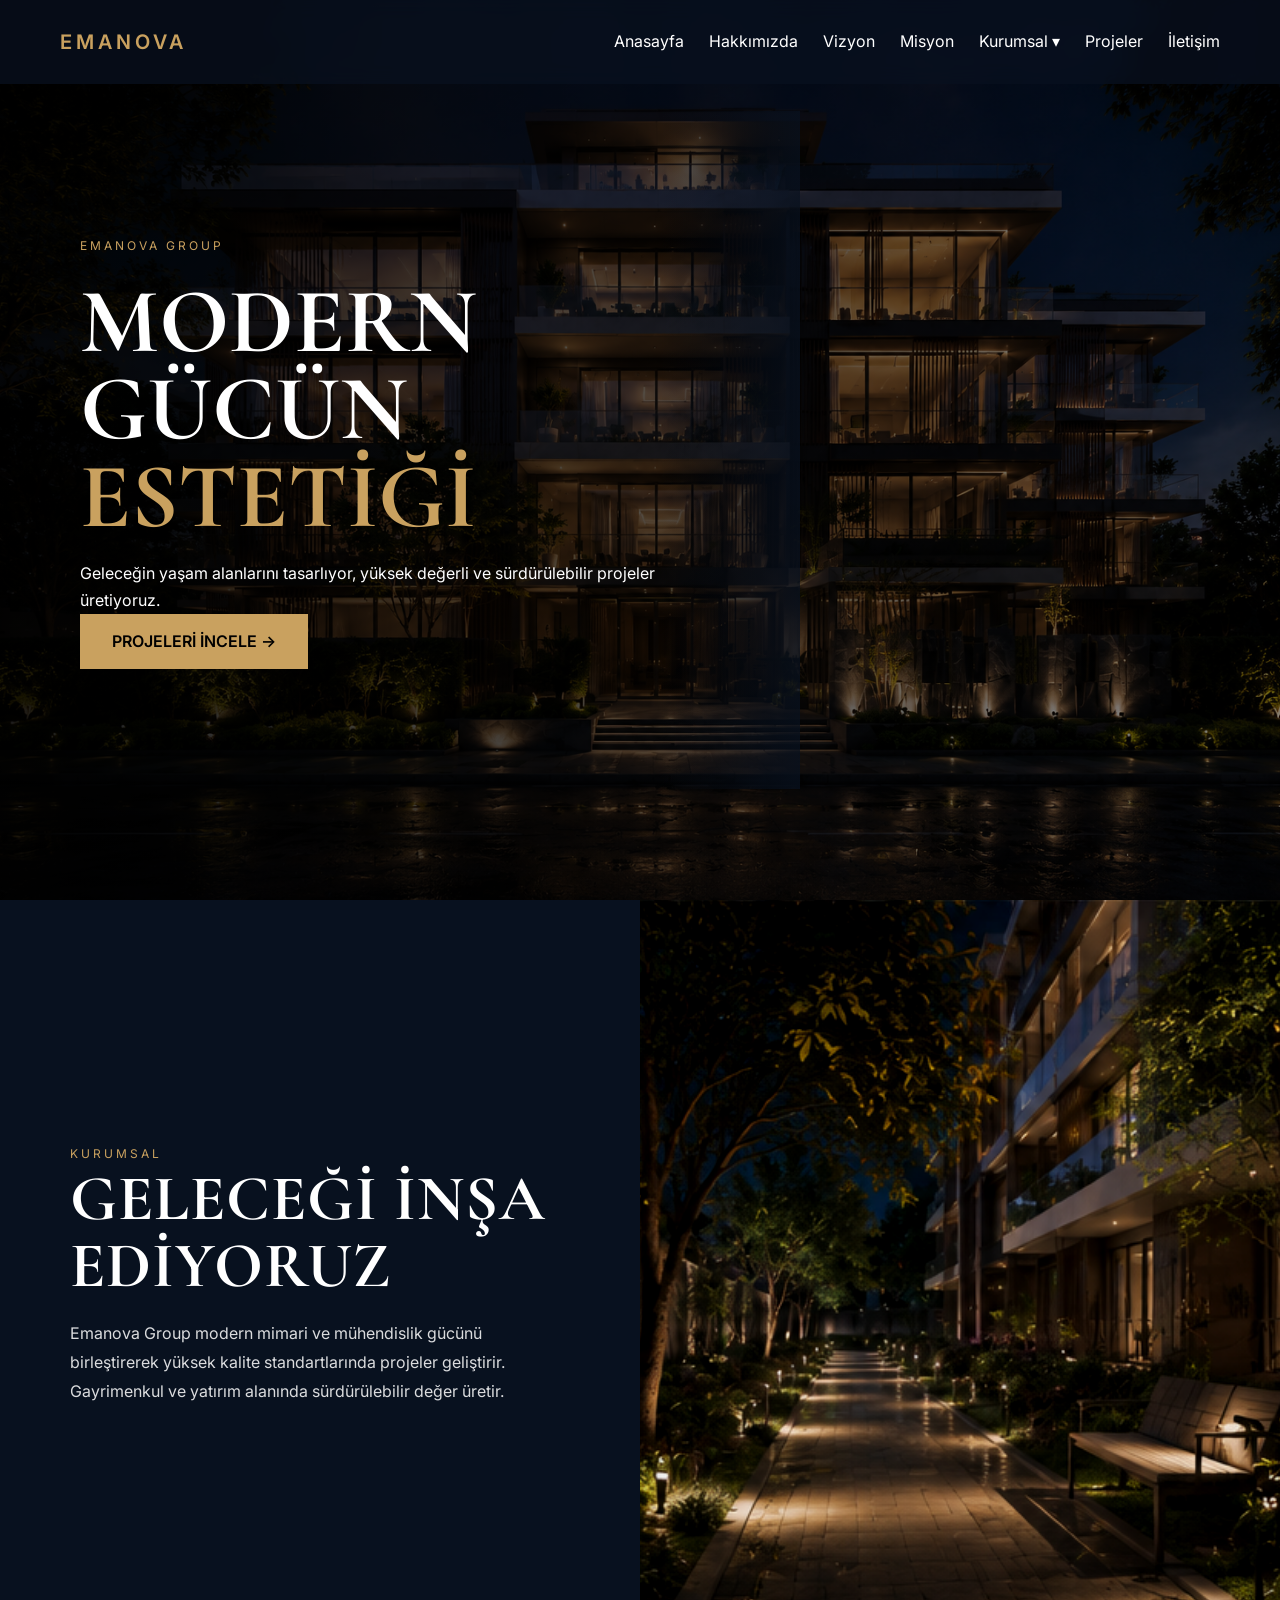
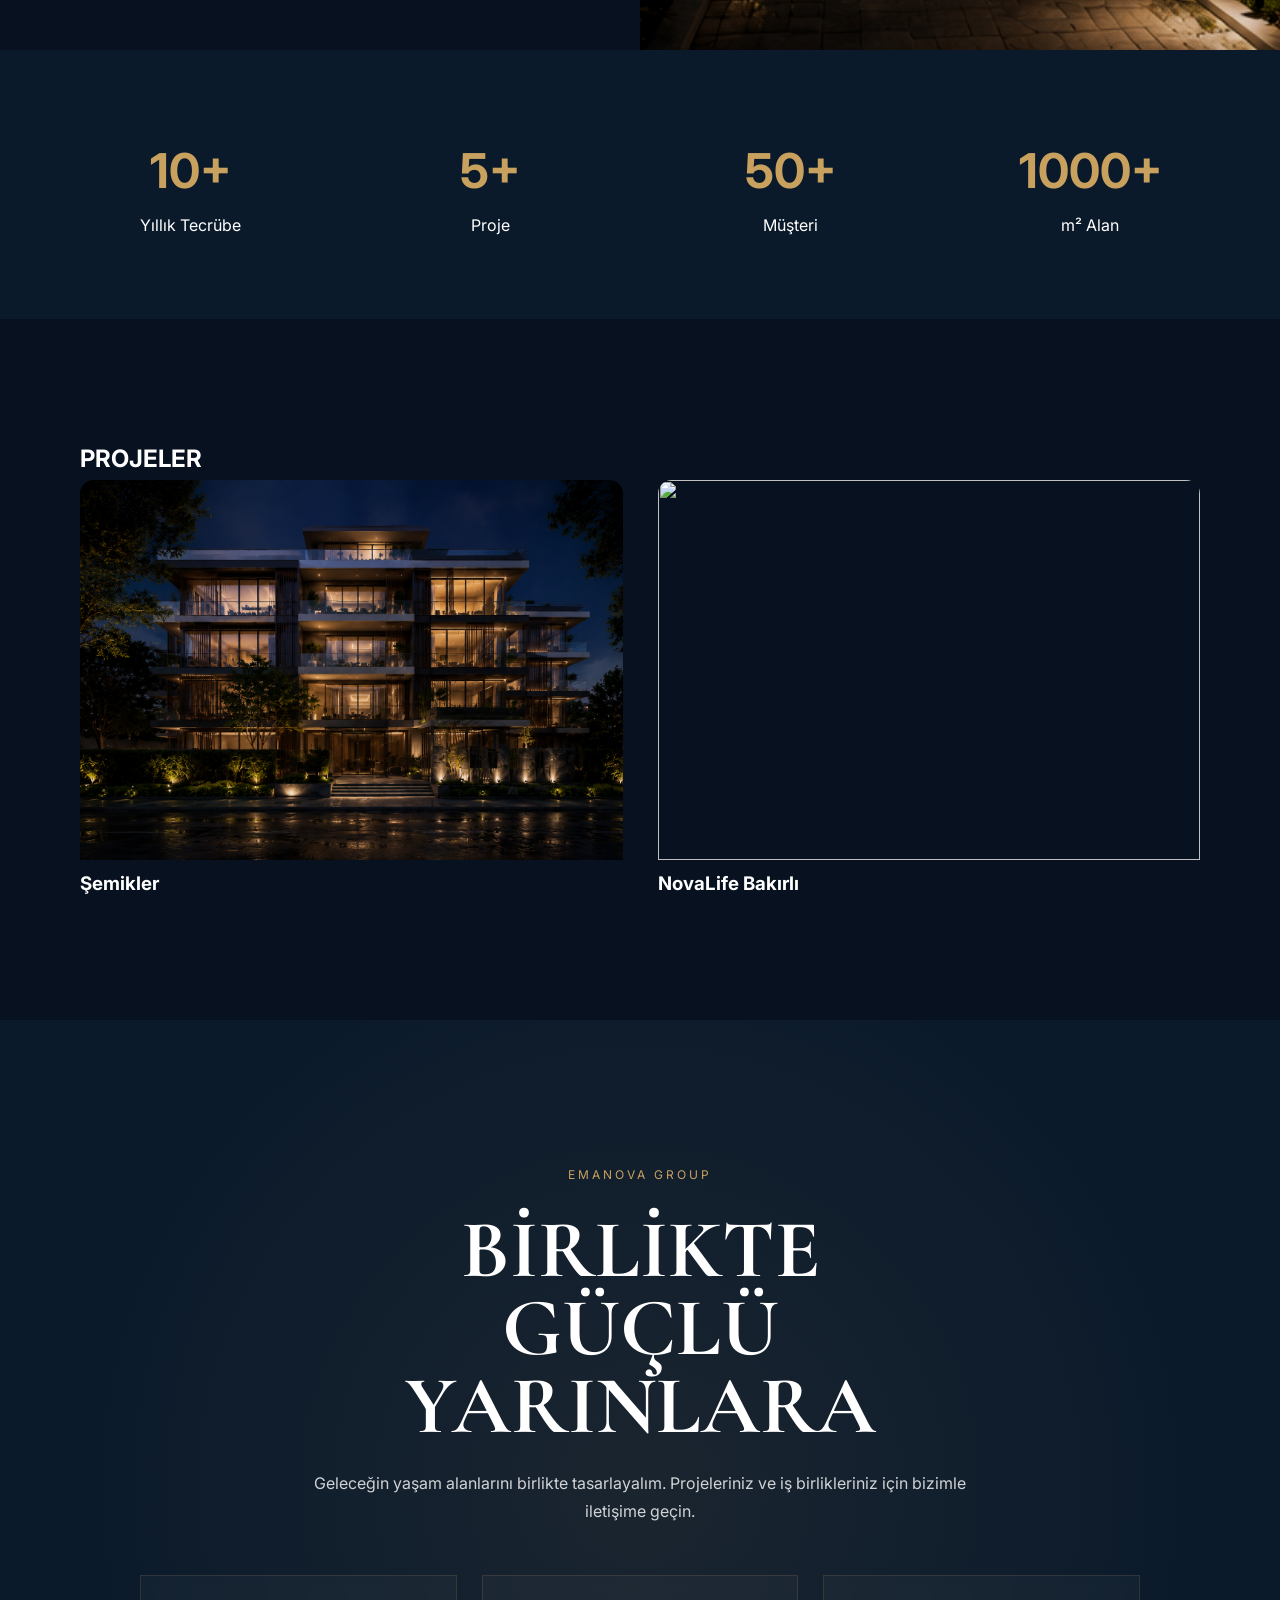
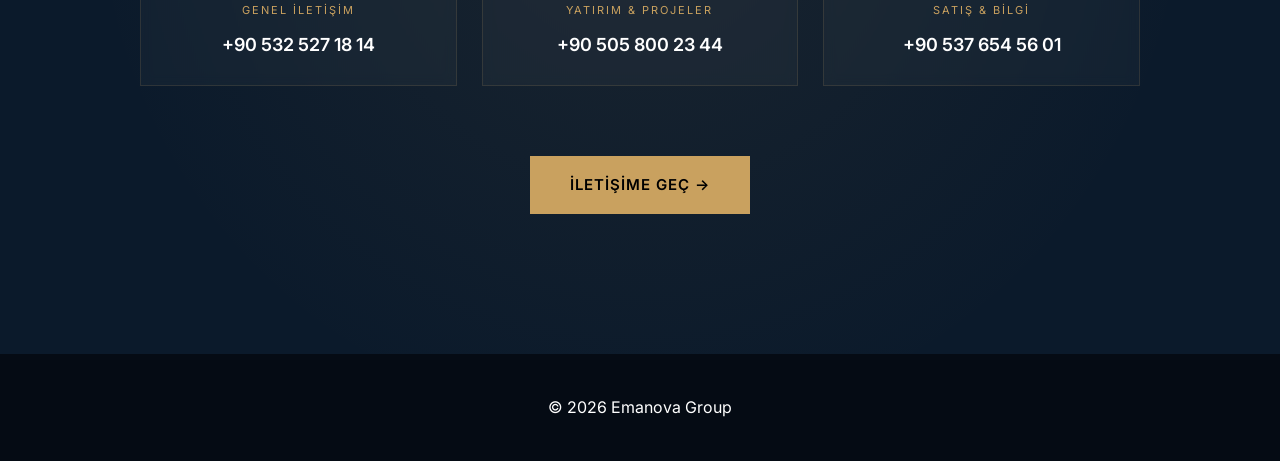
==== index.html @ d836b283 "Update index.html" ====
<!DOCTYPE html>
<html lang="tr">
<head>

<meta charset="UTF-8">
<meta name="viewport" content="width=device-width, initial-scale=1.0">

<title>Emanova Group | Modern Gücün Estetiği</title>

<link rel="stylesheet" href="style.css">

<link href="https://fonts.googleapis.com/css2?family=Cormorant+Garamond:wght@400;500;600;700&family=Inter:wght@300;400;500;600&display=swap" rel="stylesheet">

</head>

<body>

<!-- NAVBAR -->
<header class="navbar">

  <div class="logo">EMANOVA</div>

  <nav class="menu">
    <div class="menu">

  <a href="index.html">Anasayfa</a>

  <a href="hakkimizda.html">Hakkımızda</a>

  <a href="vizyon.html">Vizyon</a>

  <a href="misyon.html">Misyon</a>

</div>

    <!-- DROPDOWN -->
    <div class="dropdown">
      <a href="#" class="dropbtn">Kurumsal ▾</a>

      <div class="dropdown-content">
        <a href="hakkimizda.html">Hakkımızda</a>
        <a href="misyon.html">Misyon</a>
        <a href="vizyon.html">Vizyon</a>
      </div>
    </div>

    <a href="#projects">Projeler</a>
    <a href="#contact">İletişim</a>

  </nav>

</header>

<!-- HERO -->
<section class="hero">

  <div class="hero-overlay"></div>

  <div class="hero-content reveal">

    <span class="tag">EMANOVA GROUP</span>

    <h1>
      MODERN<br>
      GÜCÜN<br>
      <span>ESTETİĞİ</span>
    </h1>

    <p>
      Geleceğin yaşam alanlarını tasarlıyor,
      yüksek değerli ve sürdürülebilir projeler üretiyoruz.
    </p>

    <a href="#projects" class="btn">PROJELERİ İNCELE →</a>

  </div>

</section>

<!-- ABOUT -->
<section class="about" id="about">

  <div class="about-left reveal">

    <span class="tag">KURUMSAL</span>

    <h2>GELECEĞİ İNŞA EDİYORUZ</h2>

    <p>
      Emanova Group modern mimari ve mühendislik gücünü birleştirerek yüksek kalite standartlarında projeler geliştirir.
    </p>

    <p>
      Gayrimenkul ve yatırım alanında sürdürülebilir değer üretir.
    </p>

  </div>

  <div class="about-right reveal"></div>

</section>

<!-- STATS -->
<section class="stats reveal">

  <div><h3>10+</h3><p>Yıllık Tecrübe</p></div>
  <div><h3>5+</h3><p>Proje</p></div>
  <div><h3>50+</h3><p>Müşteri</p></div>
  <div><h3>1000+</h3><p>m² Alan</p></div>

</section>

<!-- PROJECTS -->
<section class="projects" id="projects">

  <div class="section-title reveal">
    <h2>PROJELER</h2>
  </div>

  <div class="grid">

    <div class="card reveal">
      <img src="images/luxury-building-night.jpg">
      <h3>Şemikler</h3>
    </div>

    <div class="card reveal">
      <img src="images/modern-building.jpg">
      <h3>NovaLife Bakırlı</h3>
    </div>

  </div>

</section>

<!-- CONTACT -->
<section class="contact reveal" id="contact">

  <span class="tag">EMANOVA GROUP</span>

  <h2>
    BİRLİKTE<br>
    GÜÇLÜ<br>
    YARINLARA
  </h2>

  <p>
    Geleceğin yaşam alanlarını birlikte tasarlayalım. Projeleriniz ve iş birlikleriniz için bizimle iletişime geçin.
  </p>

  <div class="contact-info">

    <div class="phone-item">
      <span>Genel İletişim</span>
      <a href="tel:+905325271814">+90 532 527 18 14</a>
    </div>

    <div class="phone-item">
      <span>Yatırım & Projeler</span>
      <a href="tel:+905058002344">+90 505 800 23 44</a>
    </div>

    <div class="phone-item">
      <span>Satış & Bilgi</span>
      <a href="tel:+905376545601">+90 537 654 56 01</a>
    </div>

  </div>

  <a class="btn contact-btn" href="mailto:bilgi@emanovagroup.com">
    İLETİŞİME GEÇ →
  </a>

</section>

<!-- FOOTER -->
<footer class="footer">
  <p>© 2026 Emanova Group</p>
</footer>

<!-- SCROLL TOP -->
<button id="topBtn">↑</button>

<script>
const topBtn = document.getElementById("topBtn");

window.addEventListener("scroll", () => {
  topBtn.style.display = window.scrollY > 300 ? "block" : "none";
});

topBtn.onclick = () => {
  window.scrollTo({ top: 0, behavior: "smooth" });
};

/* REVEAL */
const observer = new IntersectionObserver((entries)=>{
  entries.forEach(entry=>{
    if(entry.isIntersecting){
      entry.target.classList.add("active");
    }
  });
},{threshold:0.15});

document.querySelectorAll(".reveal").forEach(el=>{
  observer.observe(el);
});

/* NAV SCROLL */
window.addEventListener("scroll", () => {
  document.querySelector(".navbar")
    .classList.toggle("scrolled", window.scrollY > 80);
});
</script>

</body>
</html>
---- style.css ----
*{
margin:0;
padding:0;
box-sizing:border-box;
}

html{
scroll-behavior:smooth;
}

body{
font-family:'Inter',sans-serif;
background:#08111f;
color:white;
overflow-x:hidden;
line-height:1.7;
}

/* NAVBAR */
.navbar{
position:fixed;
top:0;
left:0;
width:100%;
display:flex;
justify-content:space-between;
align-items:center;
padding:25px 60px;
z-index:10000;
background:rgba(8,17,31,0.75);
backdrop-filter:blur(10px);
transition:.4s ease;
}

.navbar.scrolled{
padding:15px 60px;
background:rgba(8,17,31,0.92);
border-bottom:1px solid rgba(201,161,95,0.12);
}

.logo{
font-size:20px;
font-weight:600;
letter-spacing:4px;
color:#c9a15f;
}

/* MENU */
.menu{
display:flex;
align-items:center;
gap:25px;
}

/* DROPDOWN */
.dropdown{
position:relative;
}

.dropbtn{
color:white;
text-decoration:none;
transition:.3s;
}

.dropbtn:hover{
color:#c9a15f;
}

/* FIX: Z-INDEX + POSITION */
.dropdown-content{
display:none;
position:absolute;
top:100%;
left:0;
background:rgba(8,17,31,0.95);
backdrop-filter:blur(12px);
min-width:180px;
border:1px solid rgba(201,161,95,0.15);
z-index:10001;
}

.dropdown-content a{
display:block;
padding:12px 15px;
color:white;
text-decoration:none;
transition:.3s;
font-size:14px;
}

.dropdown-content a:hover{
background:rgba(201,161,95,0.1);
color:#c9a15f;
}

.dropdown:hover .dropdown-content{
display:block;
}

/* NAV LINKS */
.menu a{
color:white;
text-decoration:none;
transition:.3s;
}

.menu a:hover{
color:#c9a15f;
}

/* HERO */
.hero{
height:100vh;
background:url("images/luxury-building-night.jpg") center/cover no-repeat;
position:relative;
display:flex;
align-items:center;
}

.hero-overlay{
position:absolute;
inset:0;
background:linear-gradient(90deg,rgba(0,0,0,.88),rgba(0,0,0,.45));
z-index:1;
}

.hero-content{
position:relative;
z-index:2;
padding:120px 80px;
max-width:800px;
}
.hero-content{
  position:relative;
}

/* SADECE SAĞ KENAR GEÇİŞ YUMUŞATMA */
.hero-content::after{
  content:"";
  position:absolute;
  top:0;
  right:0;
  width:140px;
  height:100%;
  pointer-events:none;

  background:linear-gradient(
    to right,
    rgba(8,17,31,0) 0%,
    rgba(8,17,31,0.25) 40%,
    rgba(8,17,31,0.75) 100%
  );
}

.tag{
color:#c9a15f;
letter-spacing:3px;
font-size:12px;
}

.hero h1{
font-family:'Cormorant Garamond',serif;
font-size:92px;
line-height:.95;
margin:20px 0;
}

.hero h1 span{
color:#c9a15f;
}

/* BUTTON */
.btn{
display:inline-block;
padding:14px 32px;
background:#c9a15f;
color:#000;
text-decoration:none;
font-weight:600;
transition:.3s;
}

.btn:hover{
transform:translateY(-4px);
box-shadow:0 10px 25px rgba(201,161,95,0.25);
}

/* ABOUT */
.about{
display:grid;
grid-template-columns:1fr 1fr;
min-height:750px;
align-items:center;
}

.about-left{
display:flex;
flex-direction:column;
justify-content:center;
padding:90px 70px;
background:linear-gradient(90deg,rgba(8,17,31,.96),rgba(8,17,31,.55));
}

.about-left h2{
font-family:'Cormorant Garamond', serif;
font-size:64px;
line-height:1.05;
letter-spacing:1px;
margin-bottom:20px;
}

.about-left p{
font-size:16px;
line-height:1.8;
max-width:520px;
opacity:0.85;
}

.about-right{
background:url("images/modern-building-day.jpg") center center;
background-size:cover;
background-repeat:no-repeat;

min-height:750px;

filter:contrast(1.05) brightness(0.95);
}
/* STATS */
.stats{
display:grid;
grid-template-columns:repeat(4,1fr);
padding:80px 40px;
background:#0b1a2b;
text-align:center;
}

.stats h3{
font-size:48px;
color:#c9a15f;
}

/* PROJECTS */
.projects{
padding:120px 80px;
}

.grid{
display:grid;
grid-template-columns:repeat(2,1fr);
gap:35px;
}

.card{
overflow:hidden;
border-radius:14px;
transition:.4s;
}

.card:hover{
transform:translateY(-8px);
box-shadow:0 20px 40px rgba(0,0,0,0.4);
}

.card img{
width:100%;
height:380px;
object-fit:cover;
transition:.5s;
}

.card:hover img{
transform:scale(1.05);
}

/* CONTACT */
.contact{
padding:140px 40px;
text-align:center;
background:#0b1a2b;
position:relative;
overflow:hidden;
}

.contact::before{
content:"";
position:absolute;
inset:0;
background:radial-gradient(circle at center, rgba(201,161,95,0.08), transparent 70%);
}

.contact *{
position:relative;
z-index:2;
}

.contact h2{
font-family:'Cormorant Garamond',serif;
font-size:82px;
line-height:0.95;
margin:25px 0;
}

.contact p{
max-width:700px;
margin:auto;
opacity:.8;
margin-bottom:50px;
}

.contact-info{
display:grid;
grid-template-columns:repeat(3,1fr);
gap:25px;
margin:50px auto;
max-width:1000px;
}

.phone-item{
background:rgba(255,255,255,0.03);
border:1px solid rgba(201,161,95,0.15);
padding:25px 20px;
text-align:center;
transition:.3s;
backdrop-filter:blur(6px);
}

.phone-item:hover{
transform:translateY(-6px);
border-color:#c9a15f;
background:rgba(201,161,95,0.05);
}

.phone-item span{
display:block;
font-size:11px;
letter-spacing:2px;
color:#c9a15f;
margin-bottom:10px;
text-transform:uppercase;
}

.phone-item a{
display:block;
color:white;
text-decoration:none;
font-size:18px;
font-weight:600;
transition:.3s;
}

.phone-item a:hover{
color:#c9a15f;
}

.contact-btn{
font-size:15px;
letter-spacing:1px;
padding:16px 40px;
margin-top:20px;
}

.contact-btn:hover{
transform:translateY(-4px);
}

/* FOOTER */
.footer{
padding:40px;
text-align:center;
background:#050b14;
}

/* SCROLL TOP */
#topBtn{
position:fixed;
bottom:25px;
right:25px;
width:50px;
height:50px;
border:none;
background:#c9a15f;
color:black;
display:none;
}

/* REVEAL */
.reveal{
opacity:0;
transform:translateY(40px);
transition:1s ease;
}

.reveal.active{
opacity:1;
transform:translateY(0);
}

/* RESPONSIVE */
@media(max-width:992px){

.hero h1{font-size:62px;}

.about{grid-template-columns:1fr;}

.about-left{
padding:70px 30px;
}

.about-left h2{
font-size:42px;
}

.stats{grid-template-columns:1fr 1fr;}

.grid{grid-template-columns:1fr;}

.menu{gap:15px;}

.contact-info{
grid-template-columns:1fr;
max-width:500px;
}

.contact h2{
font-size:52px;
}

}
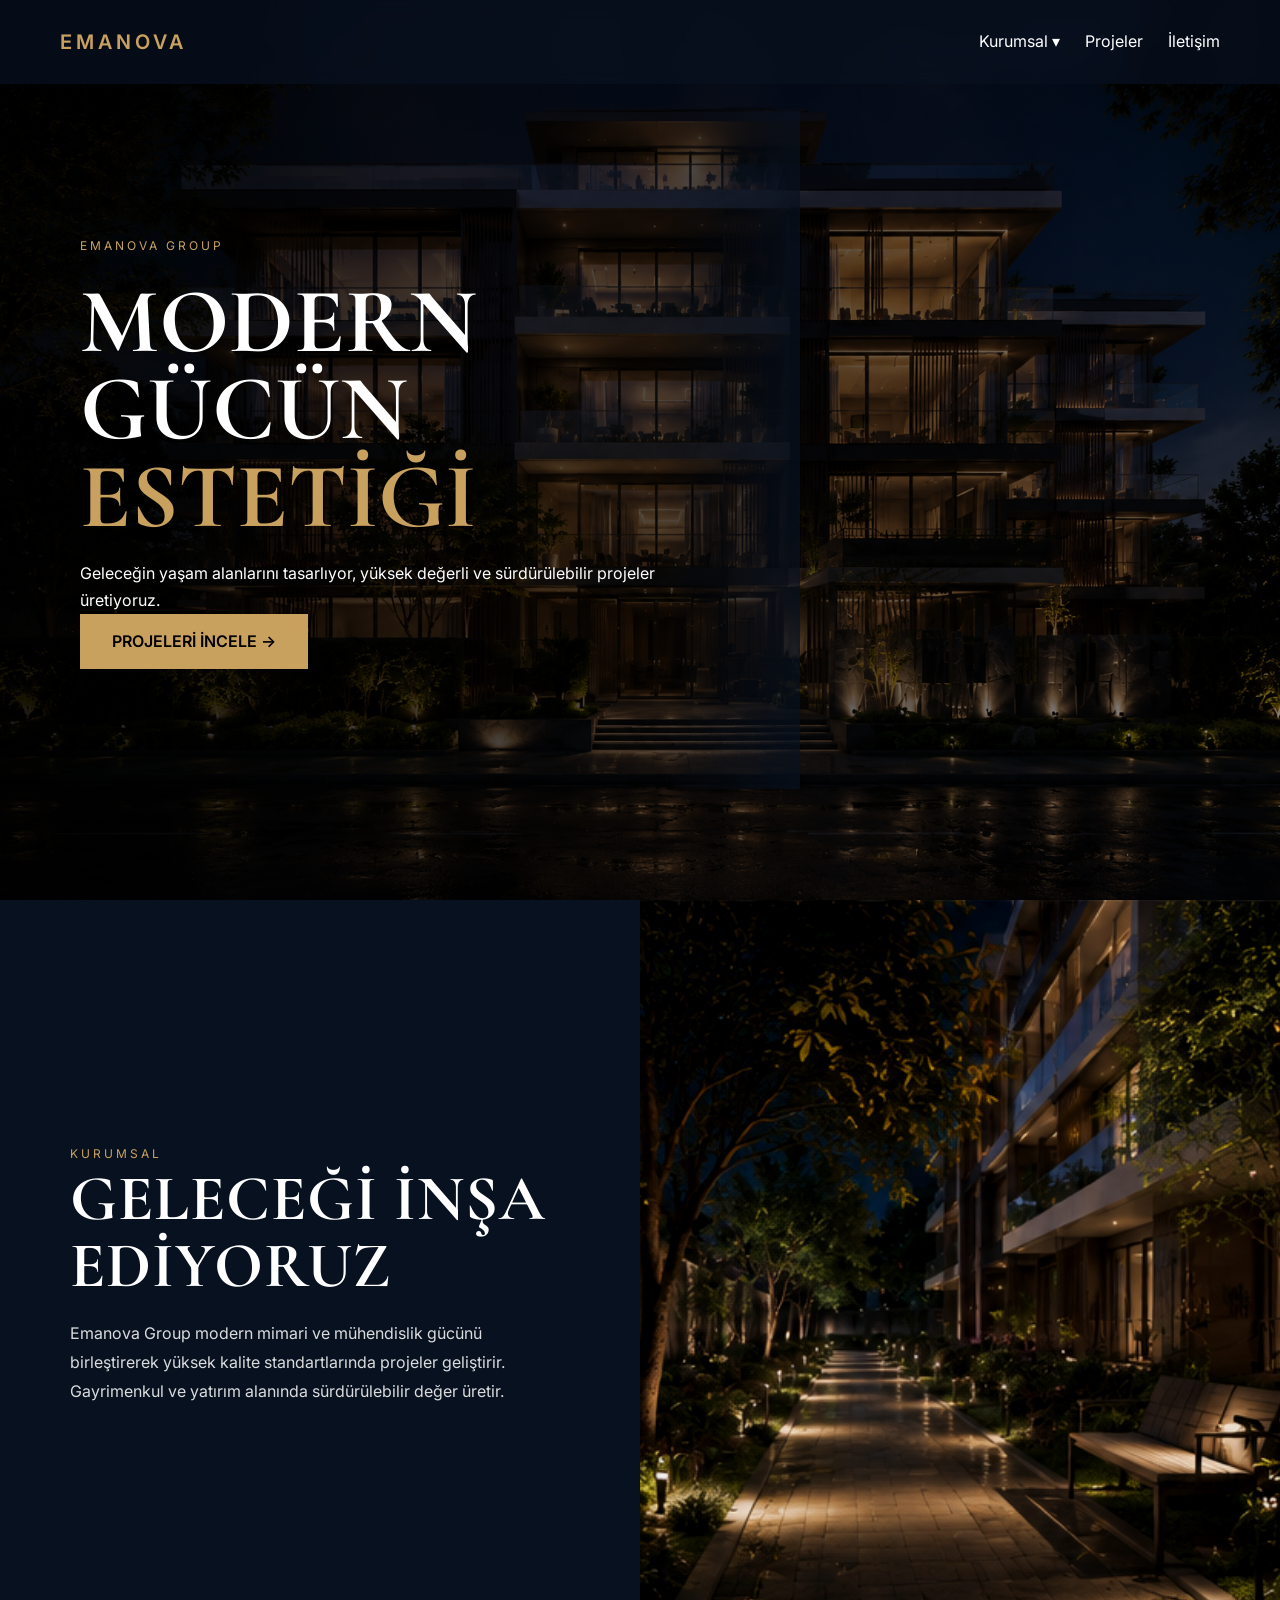
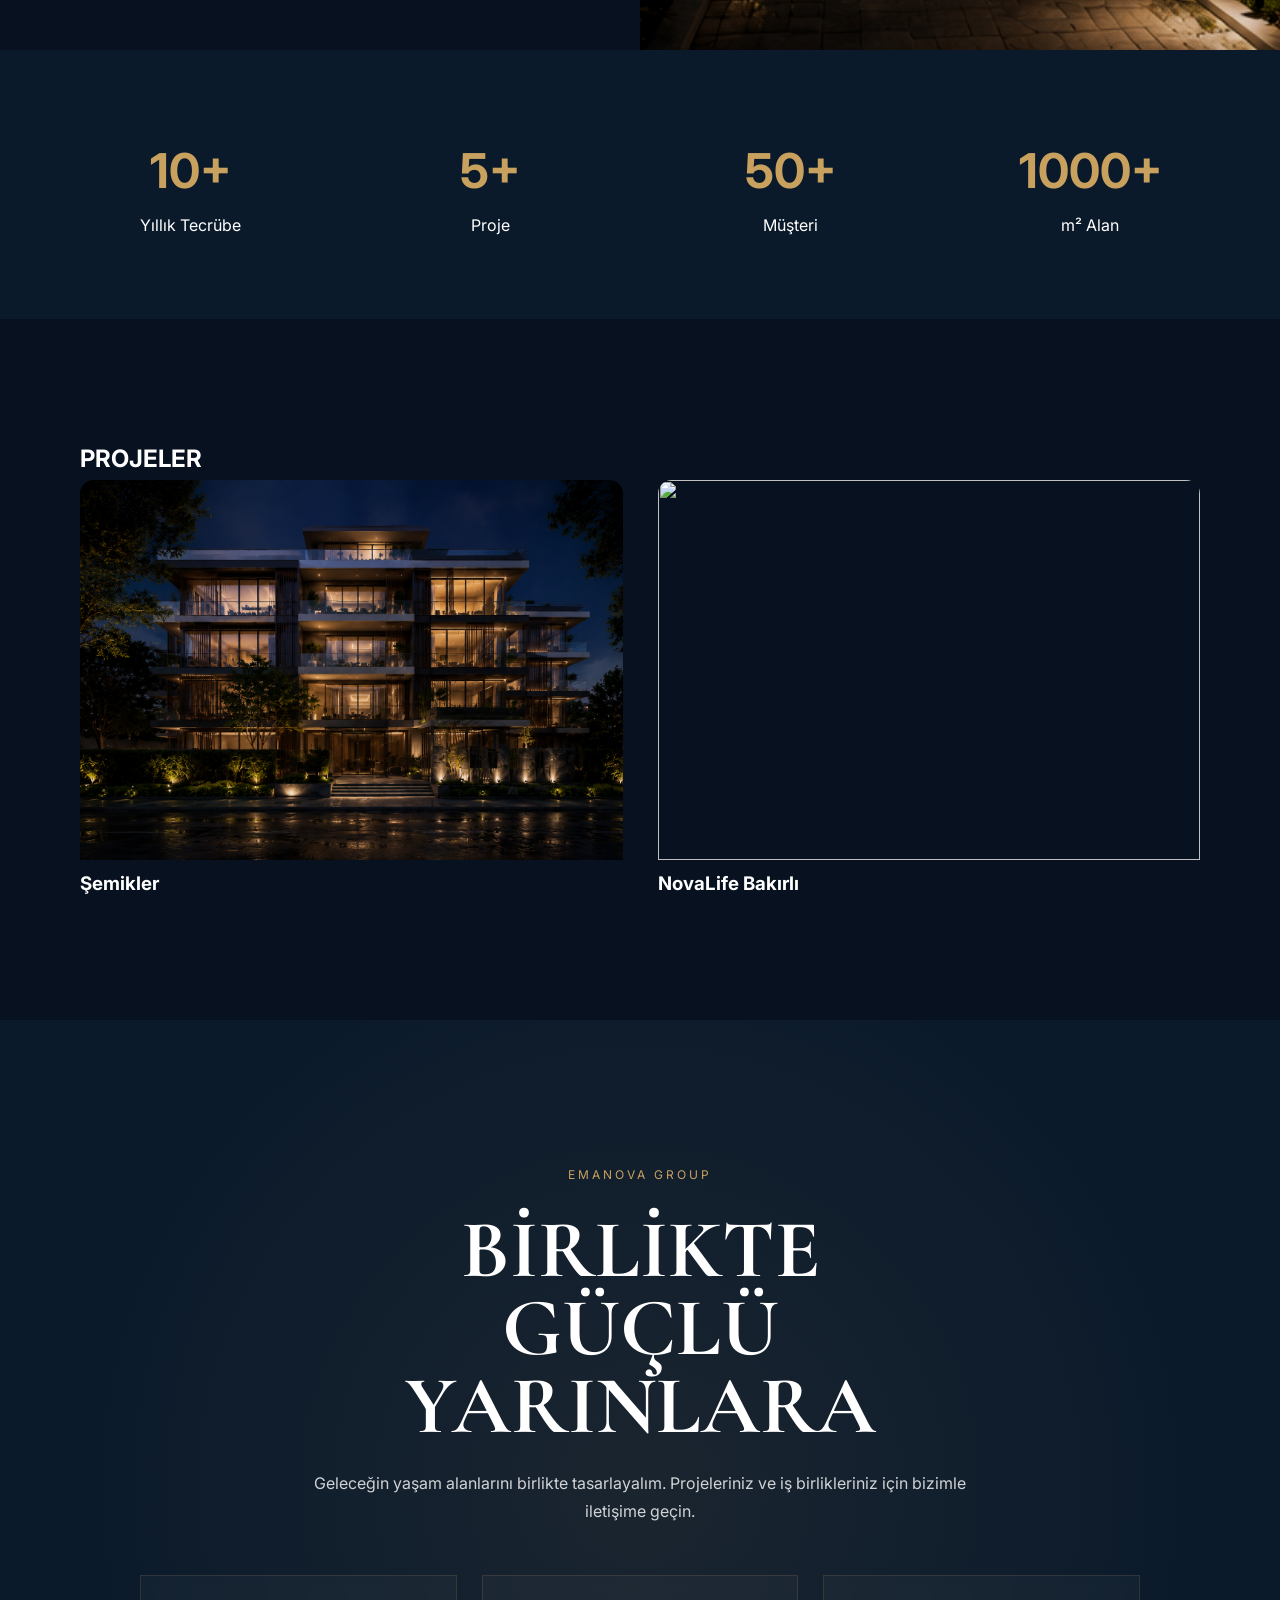
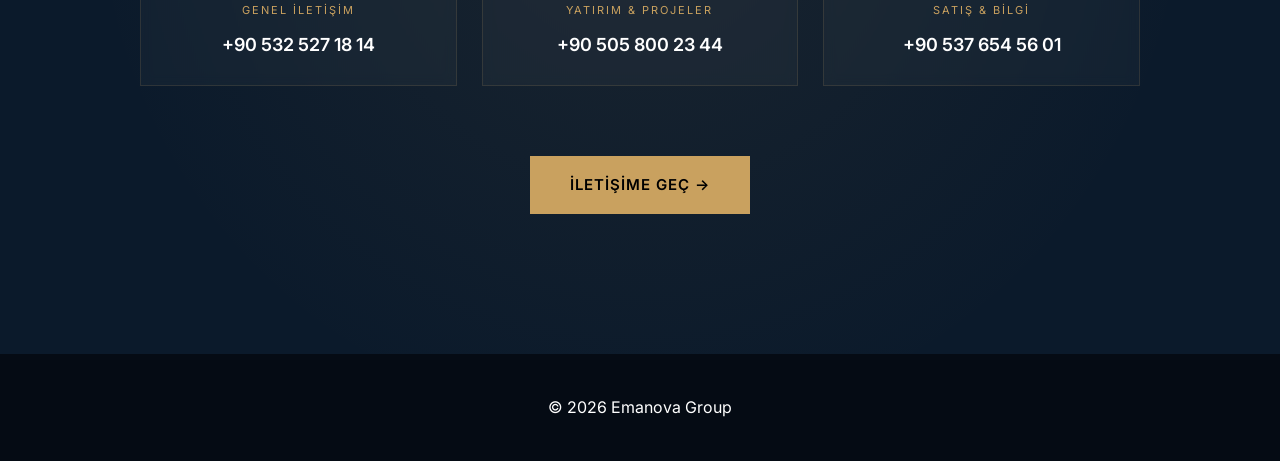
==== commit 7ccba307: "Update index.html" ====
--- a/index.html
+++ b/index.html
@@ -21,18 +21,7 @@
   <div class="logo">EMANOVA</div>
 
   <nav class="menu">
-    <div class="menu">
-
-  <a href="index.html">Anasayfa</a>
-
-  <a href="hakkimizda.html">Hakkımızda</a>
-
-  <a href="vizyon.html">Vizyon</a>
-
-  <a href="misyon.html">Misyon</a>
-
-</div>
-
+   
     <!-- DROPDOWN -->
     <div class="dropdown">
       <a href="#" class="dropbtn">Kurumsal ▾</a>
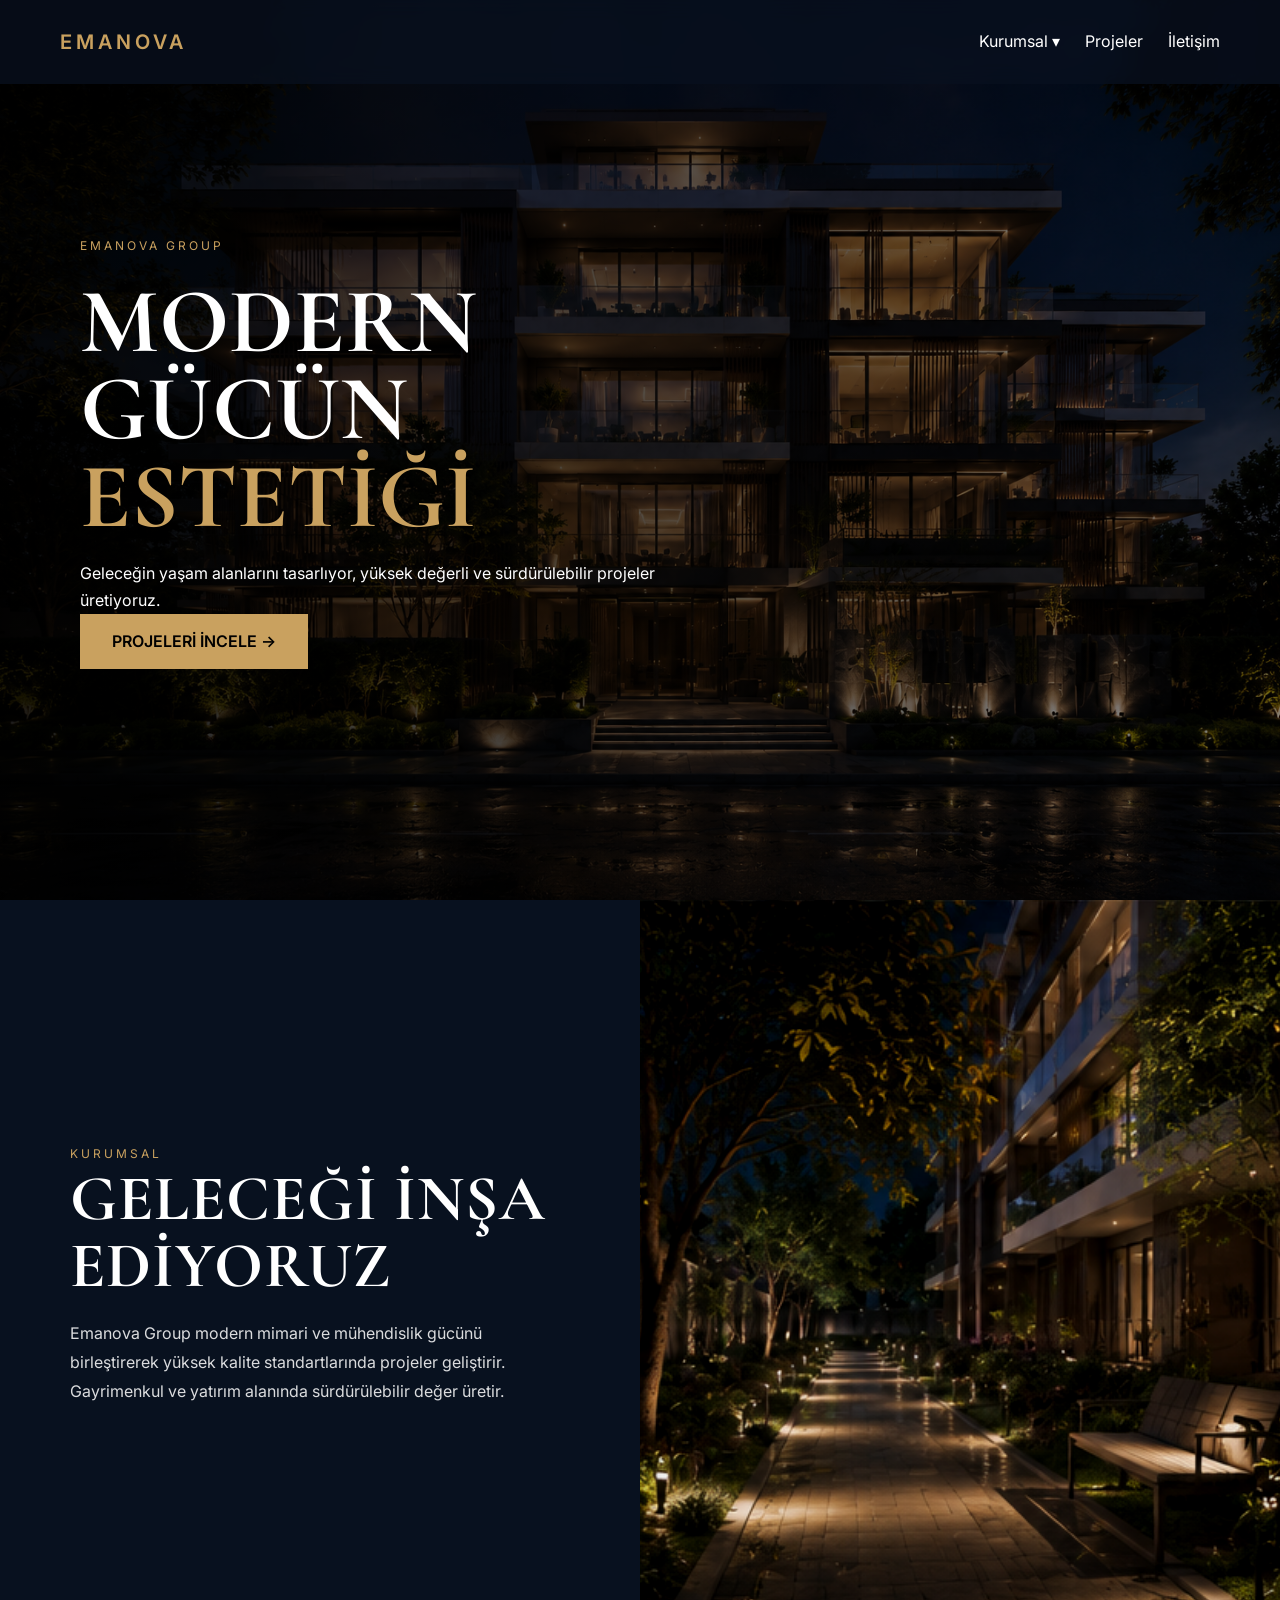
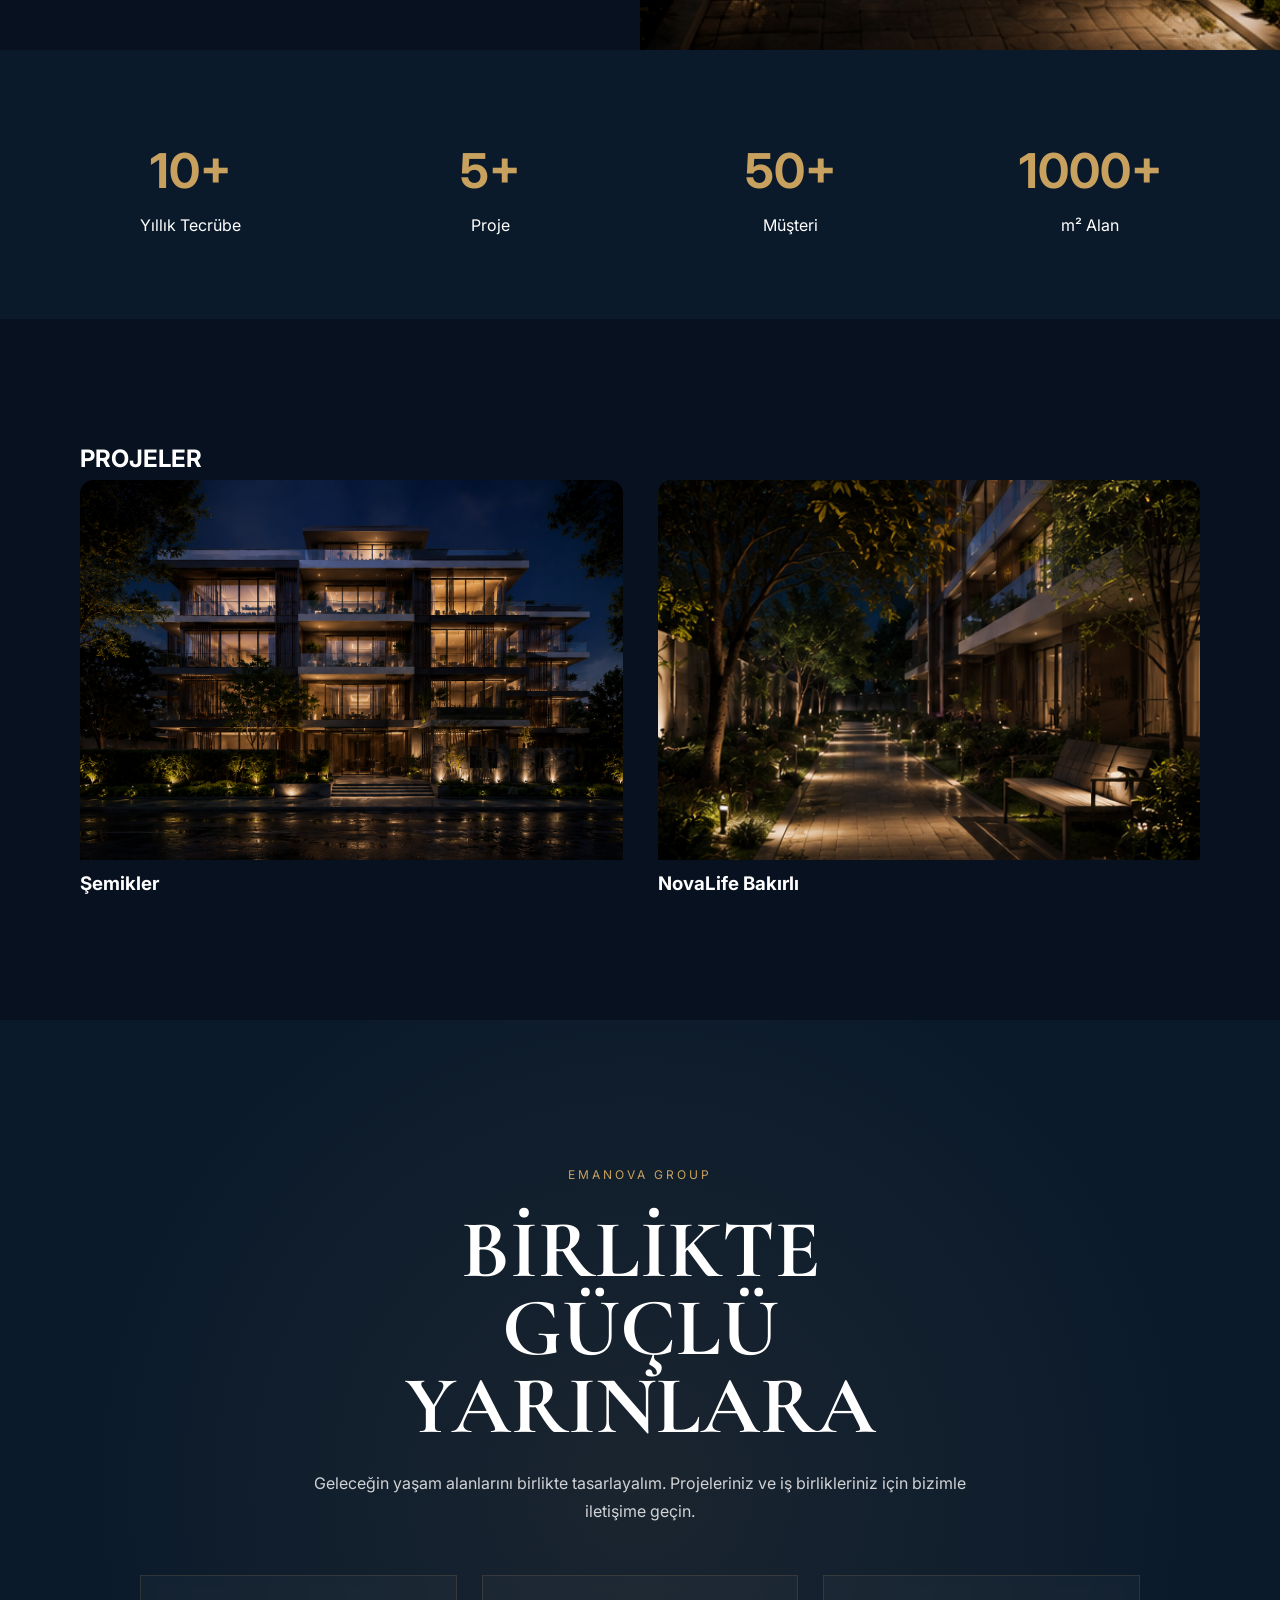
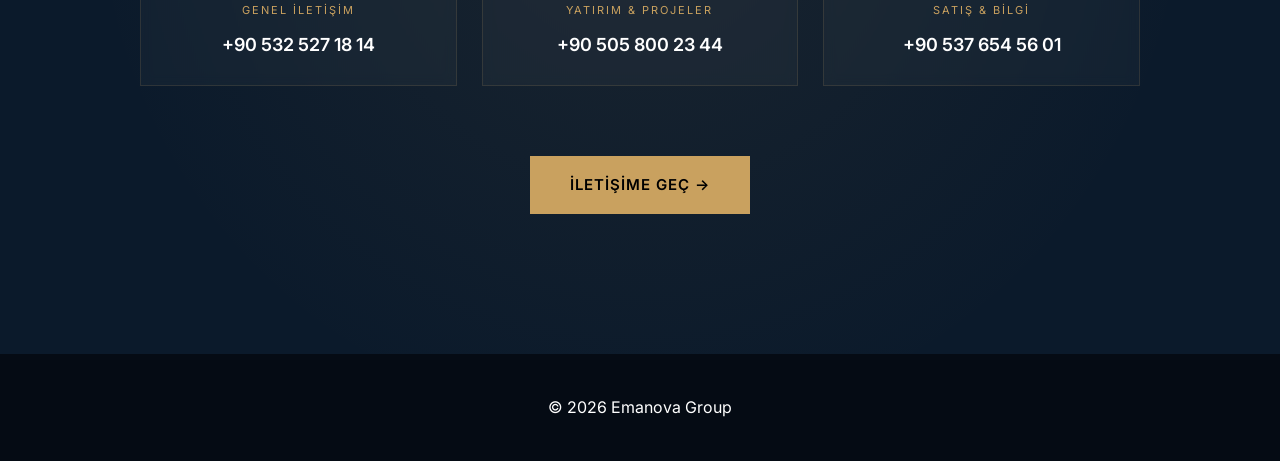
==== commit 94d5e78d: "Add files via upload" ====
--- a/index.html
+++ b/index.html
@@ -24,7 +24,7 @@
    
     <!-- DROPDOWN -->
     <div class="dropdown">
-      <a href="#" class="dropbtn">Kurumsal ▾</a>
+      <a href="hakkimizda.html" class="dropbtn">Kurumsal ▾</a>
 
       <div class="dropdown-content">
         <a href="hakkimizda.html">Hakkımızda</a>
@@ -114,7 +114,7 @@
     </div>
 
     <div class="card reveal">
-      <img src="images/modern-building.jpg">
+      <img src="images/modern-building-day.jpg">
       <h3>NovaLife Bakırlı</h3>
     </div>
 
--- a/style.css
+++ b/style.css
@@ -131,27 +131,6 @@
 padding:120px 80px;
 max-width:800px;
 }
-.hero-content{
-  position:relative;
-}
-
-/* SADECE SAĞ KENAR GEÇİŞ YUMUŞATMA */
-.hero-content::after{
-  content:"";
-  position:absolute;
-  top:0;
-  right:0;
-  width:140px;
-  height:100%;
-  pointer-events:none;
-
-  background:linear-gradient(
-    to right,
-    rgba(8,17,31,0) 0%,
-    rgba(8,17,31,0.25) 40%,
-    rgba(8,17,31,0.75) 100%
-  );
-}
 
 .tag{
 color:#c9a15f;
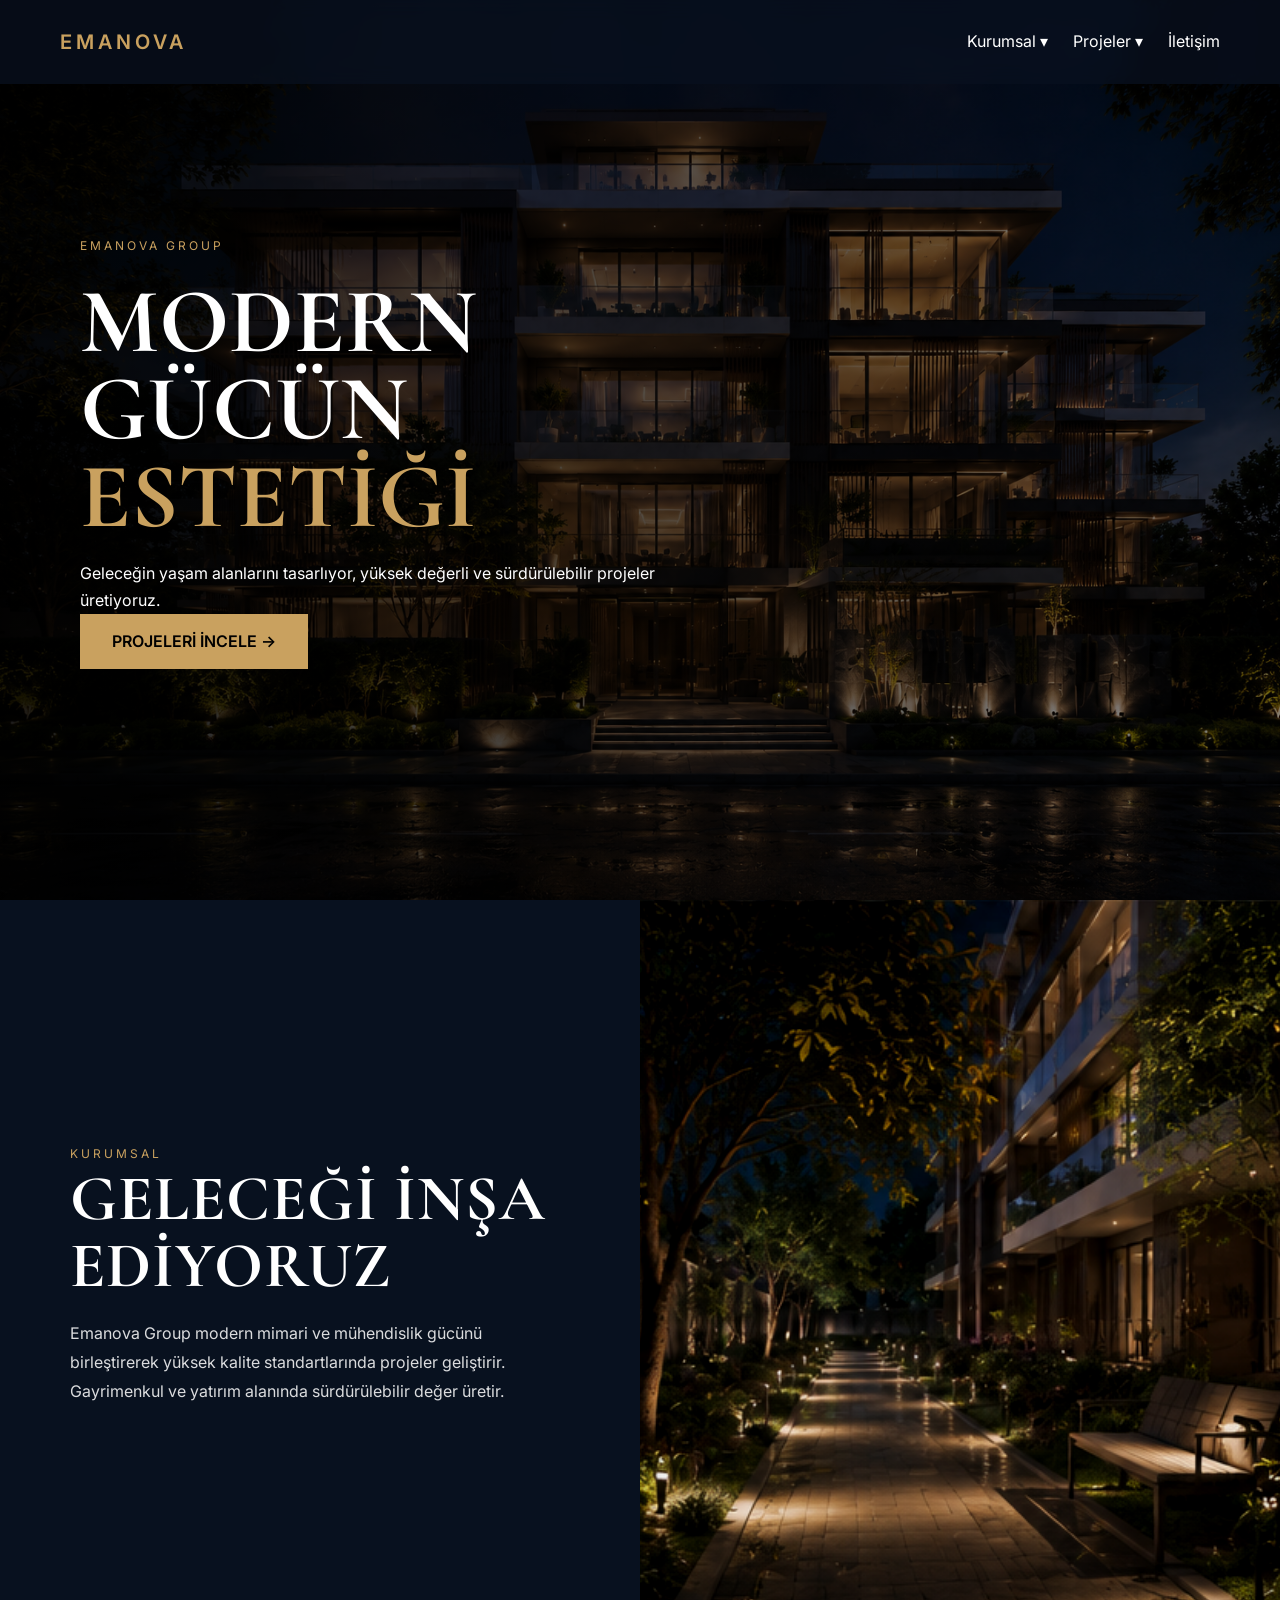
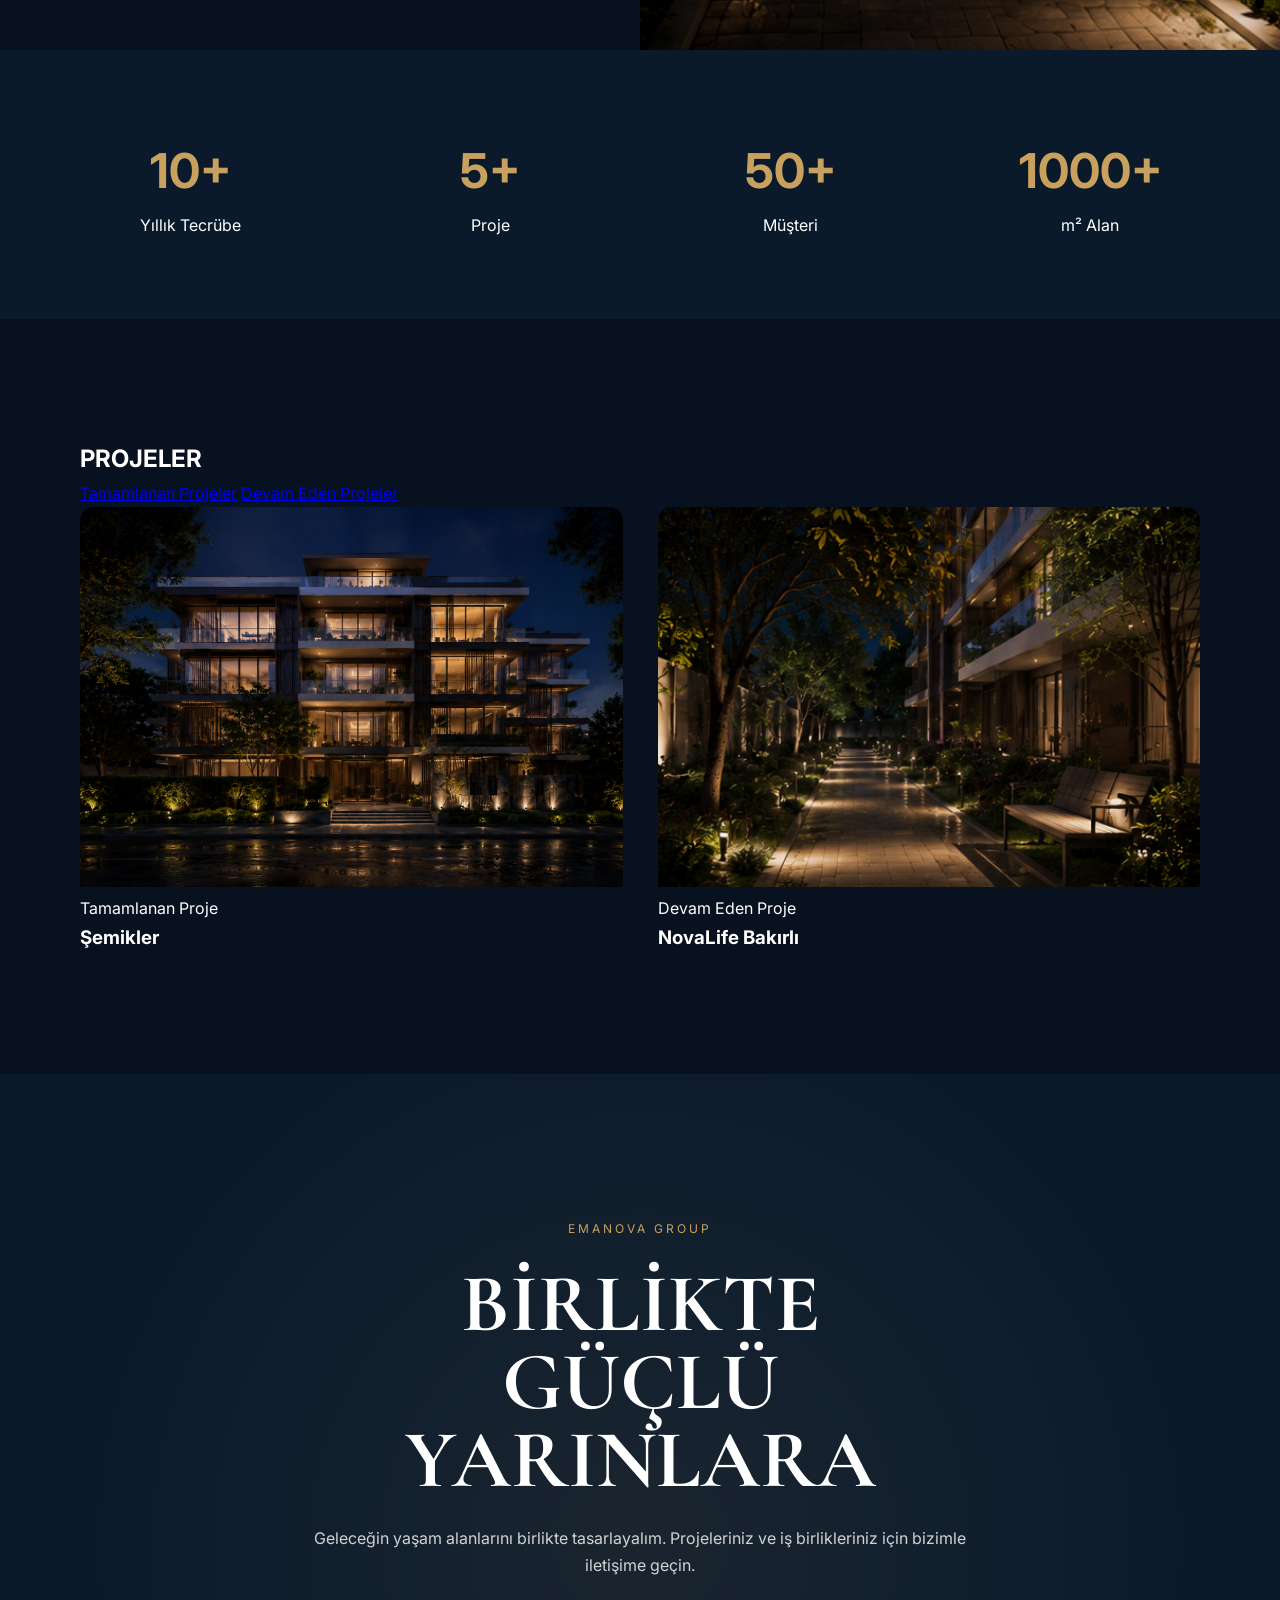
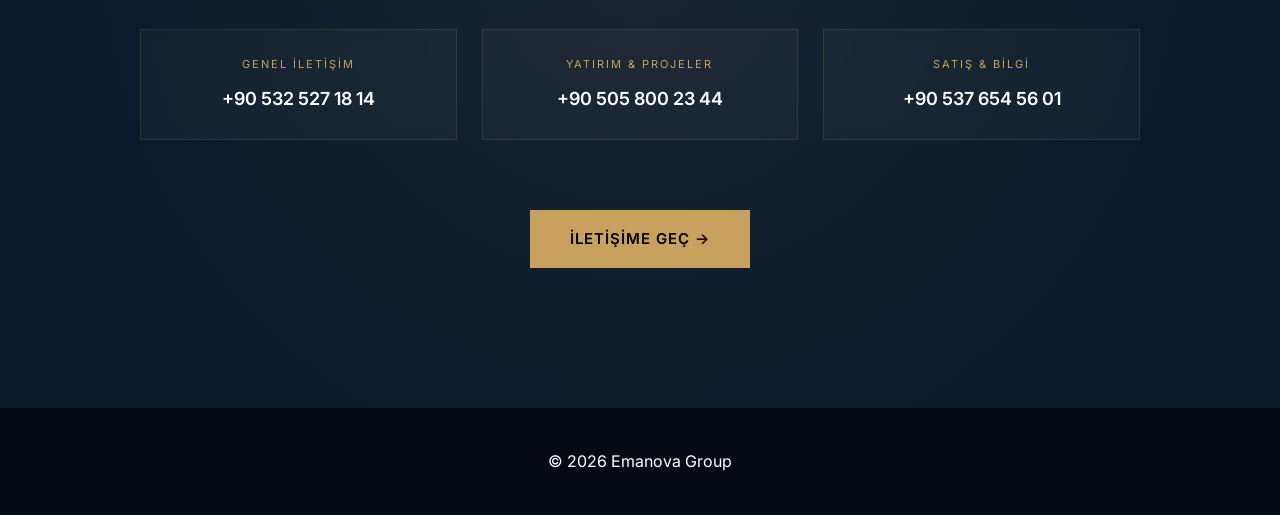
==== commit 29227a70: "Add files via upload" ====
--- a/index.html
+++ b/index.html
@@ -33,7 +33,14 @@
       </div>
     </div>
 
-    <a href="#projects">Projeler</a>
+    <div class="dropdown">
+      <a href="#projects" class="dropbtn">Projeler &#9662;</a>
+
+      <div class="dropdown-content">
+        <a href="#completed-projects">Tamamlanan Projeler</a>
+        <a href="#ongoing-projects">Devam Eden Projeler</a>
+      </div>
+    </div>
     <a href="#contact">İletişim</a>
 
   </nav>
@@ -106,15 +113,22 @@
     <h2>PROJELER</h2>
   </div>
 
+  <div class="project-links reveal">
+    <a href="#completed-projects">Tamamlanan Projeler</a>
+    <a href="#ongoing-projects">Devam Eden Projeler</a>
+  </div>
+
   <div class="grid">
 
-    <div class="card reveal">
+    <div class="card reveal" id="completed-projects">
       <img src="images/luxury-building-night.jpg">
+      <span class="project-status">Tamamlanan Proje</span>
       <h3>Şemikler</h3>
     </div>
 
-    <div class="card reveal">
+    <div class="card reveal" id="ongoing-projects">
       <img src="images/modern-building-day.jpg">
+      <span class="project-status">Devam Eden Proje</span>
       <h3>NovaLife Bakırlı</h3>
     </div>
 
--- a/style.css
+++ b/style.css
@@ -205,6 +205,41 @@
 
 filter:contrast(1.05) brightness(0.95);
 }
+
+/* INNER PAGES */
+.page{
+min-height:100vh;
+max-width:900px;
+margin:0 auto;
+padding:160px 40px 90px;
+}
+
+.page h1{
+font-family:'Cormorant Garamond',serif;
+font-size:64px;
+line-height:1.05;
+margin-bottom:30px;
+color:#c9a15f;
+}
+
+.page p{
+font-size:18px;
+opacity:.86;
+margin-bottom:20px;
+}
+
+.back-home{
+display:inline-block;
+margin-top:25px;
+color:#c9a15f;
+text-decoration:none;
+font-weight:600;
+}
+
+.back-home:hover{
+color:white;
+}
+
 /* STATS */
 .stats{
 display:grid;
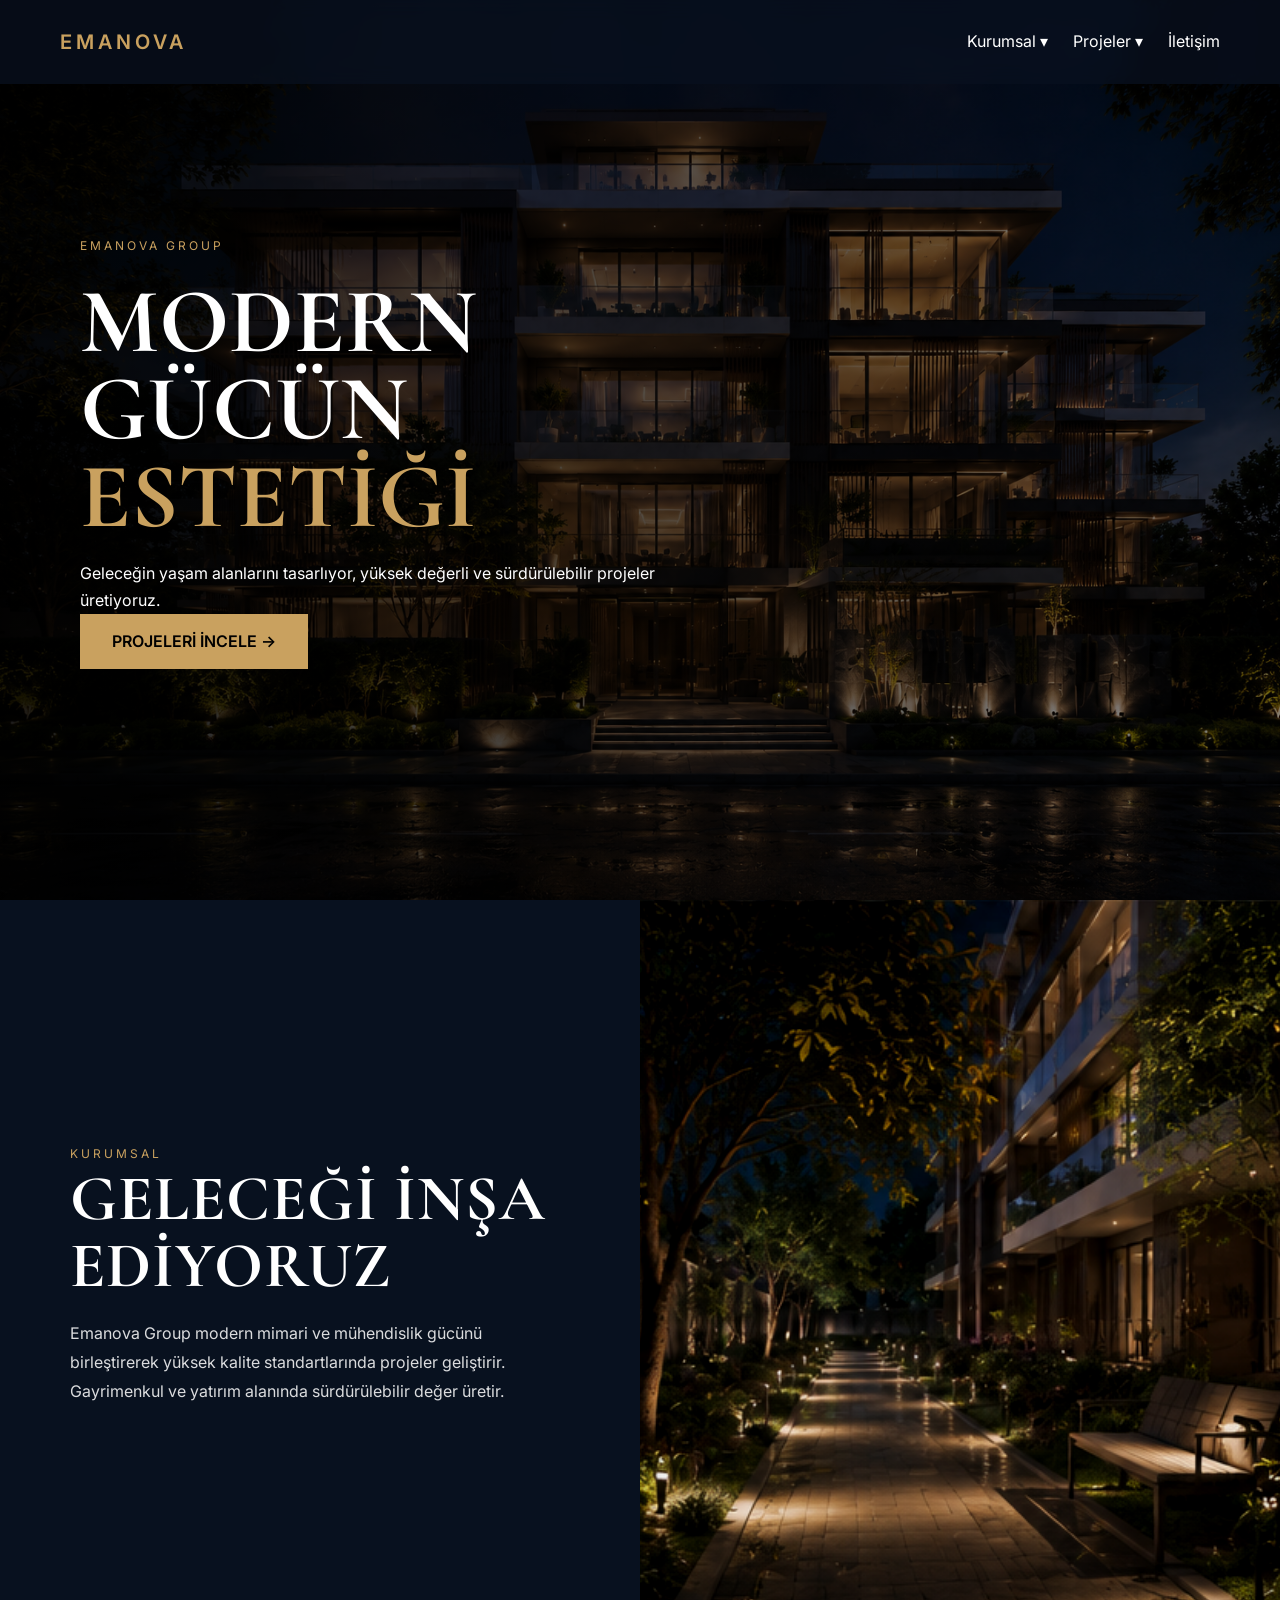
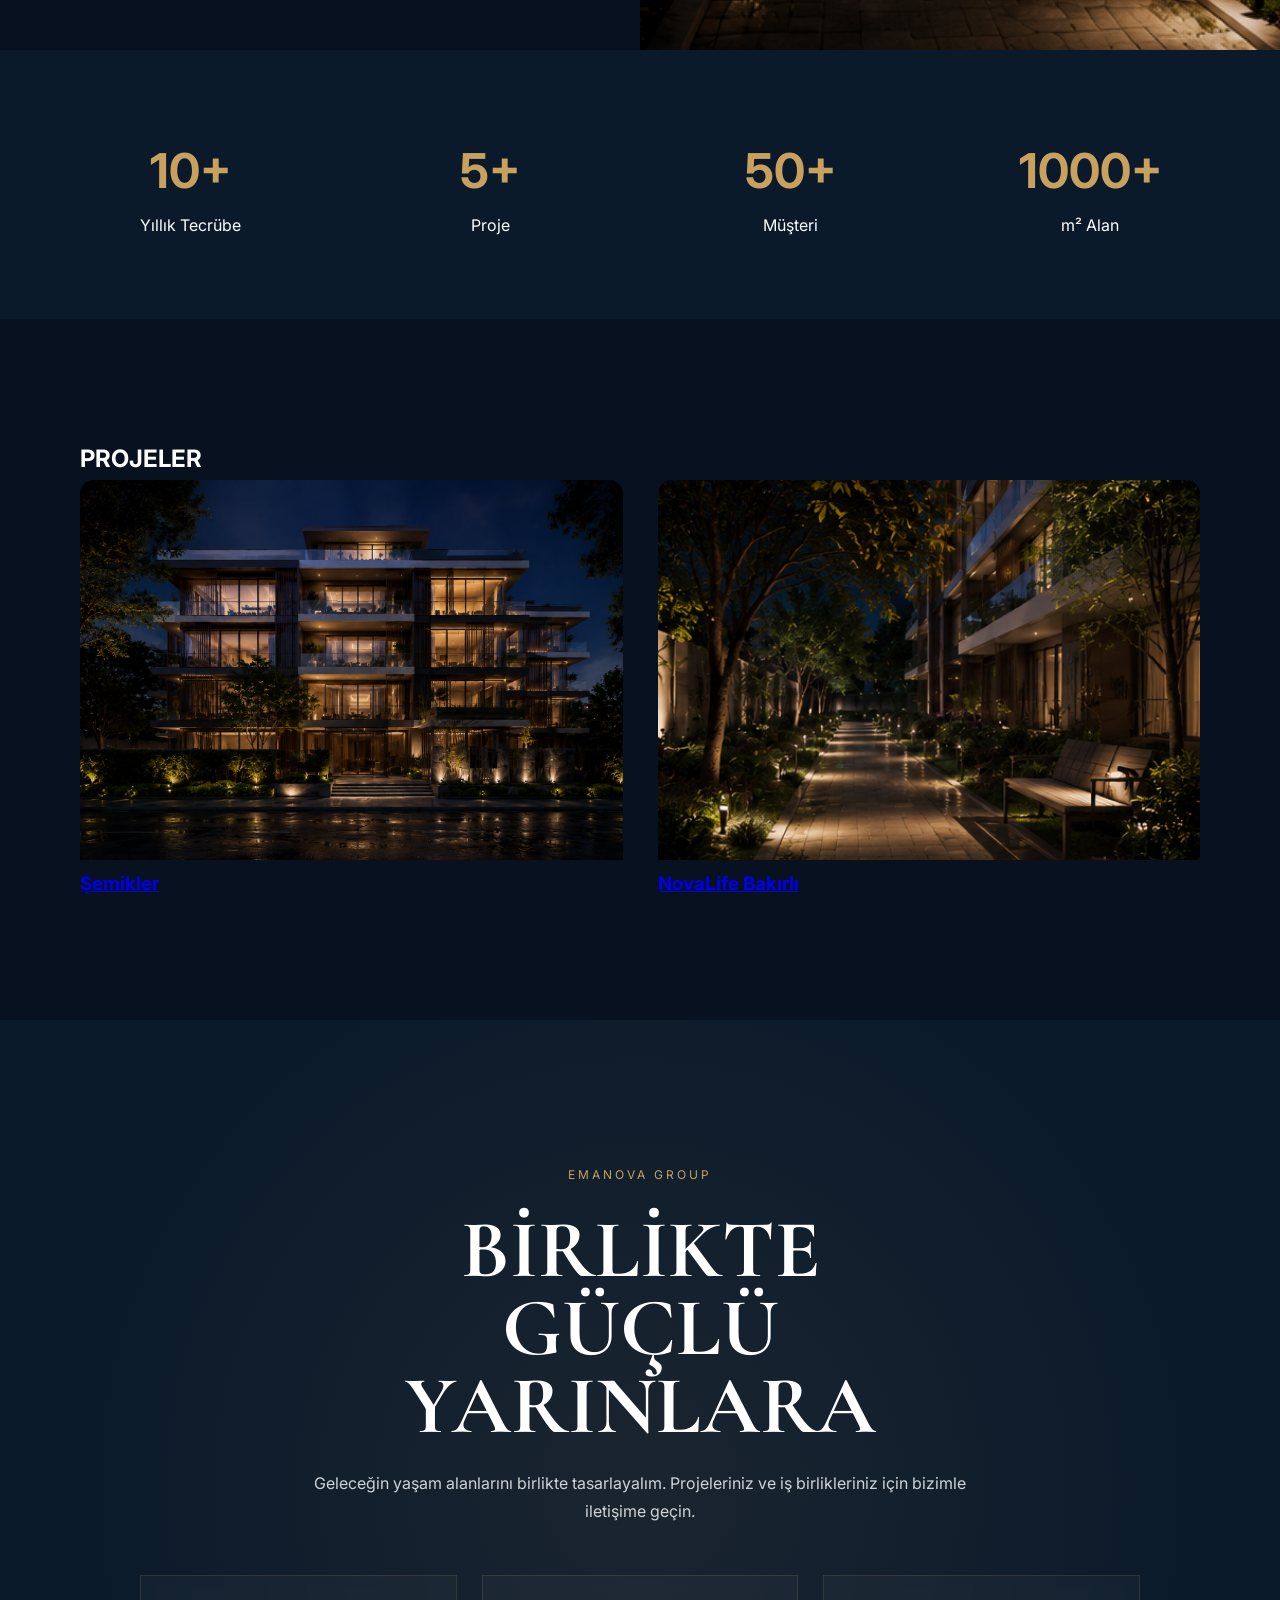
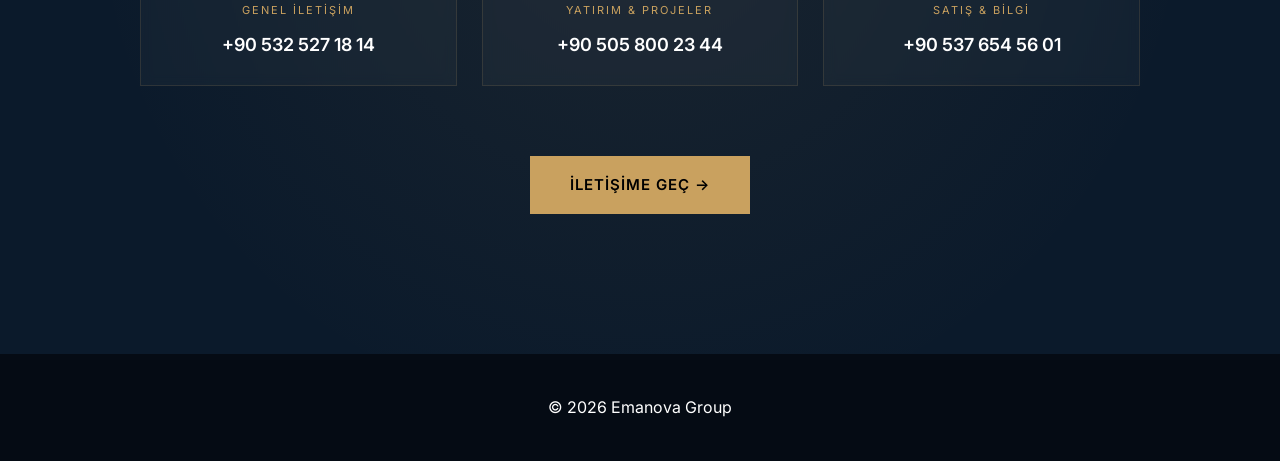
==== commit 2fe58a24: "Add files via upload" ====
--- a/index.html
+++ b/index.html
@@ -37,8 +37,8 @@
       <a href="#projects" class="dropbtn">Projeler &#9662;</a>
 
       <div class="dropdown-content">
-        <a href="#completed-projects">Tamamlanan Projeler</a>
-        <a href="#ongoing-projects">Devam Eden Projeler</a>
+        <a href="tamamlanan-projeler.html">Tamamlanan Projeler</a>
+        <a href="devam-eden-projeler.html">Devam Eden Projeler</a>
       </div>
     </div>
     <a href="#contact">İletişim</a>
@@ -113,24 +113,17 @@
     <h2>PROJELER</h2>
   </div>
 
-  <div class="project-links reveal">
-    <a href="#completed-projects">Tamamlanan Projeler</a>
-    <a href="#ongoing-projects">Devam Eden Projeler</a>
-  </div>
-
   <div class="grid">
 
-    <div class="card reveal" id="completed-projects">
+    <a class="card reveal" href="semikler.html">
       <img src="images/luxury-building-night.jpg">
-      <span class="project-status">Tamamlanan Proje</span>
       <h3>Şemikler</h3>
-    </div>
-
-    <div class="card reveal" id="ongoing-projects">
+    </a>
+
+    <a class="card reveal" href="novalife-bakirli.html">
       <img src="images/modern-building-day.jpg">
-      <span class="project-status">Devam Eden Proje</span>
       <h3>NovaLife Bakırlı</h3>
-    </div>
+    </a>
 
   </div>
 
--- a/style.css
+++ b/style.css
@@ -259,6 +259,28 @@
 padding:120px 80px;
 }
 
+.project-links{
+display:flex;
+gap:16px;
+flex-wrap:wrap;
+margin:20px 0 45px;
+}
+
+.project-links a{
+display:inline-block;
+padding:12px 22px;
+border:1px solid rgba(201,161,95,0.45);
+color:#c9a15f;
+text-decoration:none;
+font-weight:600;
+transition:.3s;
+}
+
+.project-links a:hover{
+background:#c9a15f;
+color:#000;
+}
+
 .grid{
 display:grid;
 grid-template-columns:repeat(2,1fr);
@@ -269,6 +291,7 @@
 overflow:hidden;
 border-radius:14px;
 transition:.4s;
+scroll-margin-top:120px;
 }
 
 .card:hover{
@@ -285,6 +308,16 @@
 
 .card:hover img{
 transform:scale(1.05);
+}
+
+.project-status{
+display:inline-block;
+margin-top:18px;
+color:#c9a15f;
+font-size:12px;
+font-weight:600;
+letter-spacing:2px;
+text-transform:uppercase;
 }
 
 /* CONTACT */
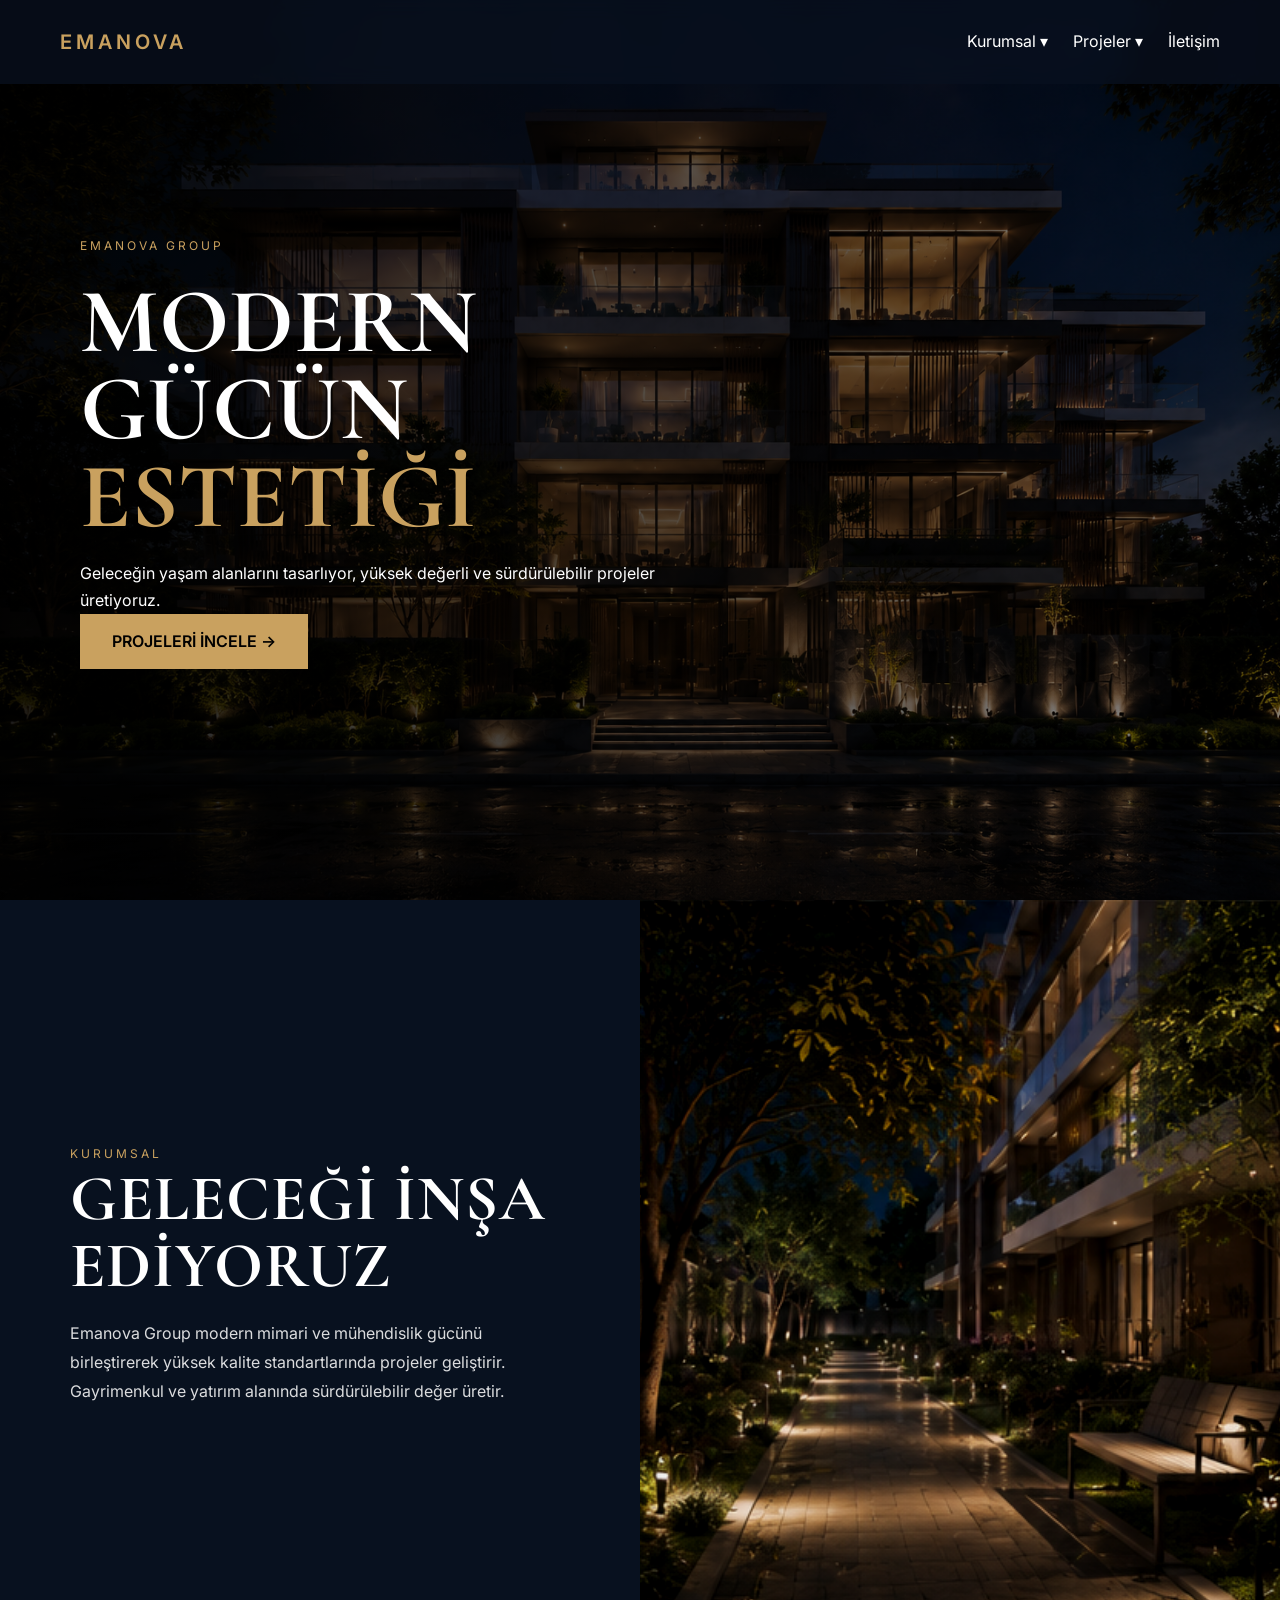
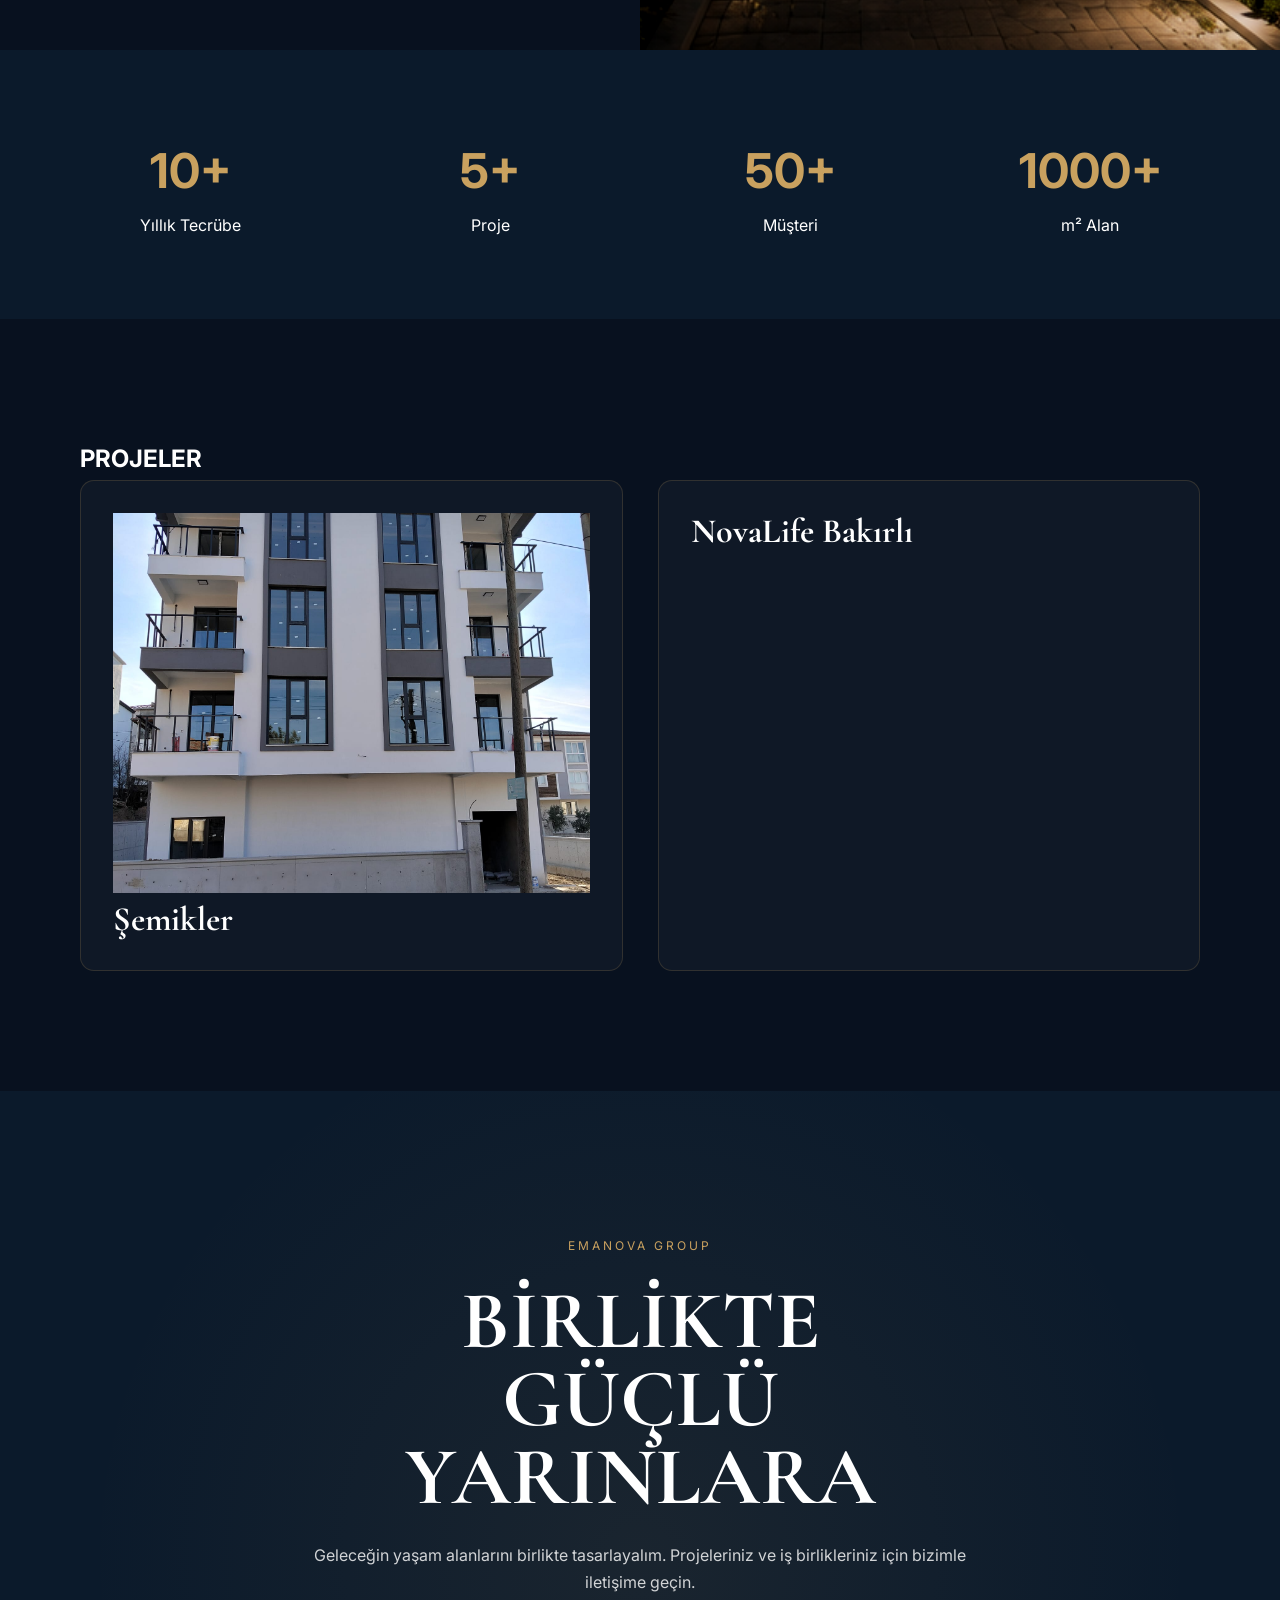
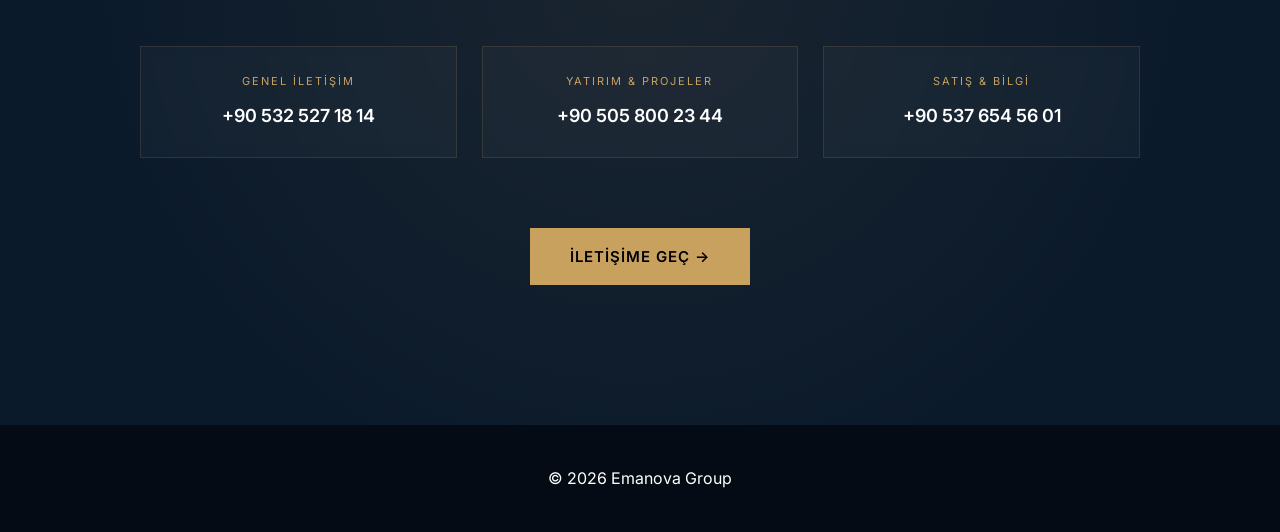
==== commit 30b231db: "Add files via upload" ====
--- a/index.html
+++ b/index.html
@@ -115,13 +115,12 @@
 
   <div class="grid">
 
-    <a class="card reveal" href="semikler.html">
-      <img src="images/luxury-building-night.jpg">
+    <a class="card card-with-image reveal" href="semikler.html">
+      <img src="images/semikler/semikler-cover.png" alt="Şemikler projesi dış cephe">
       <h3>Şemikler</h3>
     </a>
 
     <a class="card reveal" href="novalife-bakirli.html">
-      <img src="images/modern-building-day.jpg">
       <h3>NovaLife Bakırlı</h3>
     </a>
 
--- a/style.css
+++ b/style.css
@@ -259,28 +259,6 @@
 padding:120px 80px;
 }
 
-.project-links{
-display:flex;
-gap:16px;
-flex-wrap:wrap;
-margin:20px 0 45px;
-}
-
-.project-links a{
-display:inline-block;
-padding:12px 22px;
-border:1px solid rgba(201,161,95,0.45);
-color:#c9a15f;
-text-decoration:none;
-font-weight:600;
-transition:.3s;
-}
-
-.project-links a:hover{
-background:#c9a15f;
-color:#000;
-}
-
 .grid{
 display:grid;
 grid-template-columns:repeat(2,1fr);
@@ -288,10 +266,17 @@
 }
 
 .card{
+display:block;
+color:white;
+text-decoration:none;
 overflow:hidden;
 border-radius:14px;
 transition:.4s;
 scroll-margin-top:120px;
+min-height:180px;
+padding:32px;
+border:1px solid rgba(201,161,95,0.18);
+background:rgba(255,255,255,0.03);
 }
 
 .card:hover{
@@ -310,14 +295,64 @@
 transform:scale(1.05);
 }
 
-.project-status{
-display:inline-block;
-margin-top:18px;
-color:#c9a15f;
-font-size:12px;
-font-weight:600;
-letter-spacing:2px;
-text-transform:uppercase;
+.card h3{
+padding:0;
+font-family:'Cormorant Garamond',serif;
+font-size:34px;
+line-height:1.1;
+}
+
+.project-page .grid{
+margin-top:30px;
+}
+
+.project-media{
+margin-top:45px;
+}
+
+.project-media h2{
+font-family:'Cormorant Garamond',serif;
+font-size:38px;
+margin:35px 0 18px;
+}
+
+.project-video{
+overflow:hidden;
+border-radius:8px;
+border:1px solid rgba(201,161,95,0.2);
+background:#050b14;
+}
+
+.project-video video{
+display:block;
+width:100%;
+max-height:700px;
+background:#000;
+}
+
+.project-gallery{
+columns:2 280px;
+column-gap:18px;
+}
+
+.project-gallery figure{
+break-inside:avoid;
+margin:0 0 18px;
+overflow:hidden;
+border-radius:8px;
+background:#0b1a2b;
+}
+
+.project-gallery img{
+display:block;
+width:100%;
+height:auto;
+margin:0;
+transition:transform .4s;
+}
+
+.project-gallery figure:hover img{
+transform:scale(1.025);
 }
 
 /* CONTACT */
@@ -473,4 +508,13 @@
 font-size:52px;
 }
 
-}
+.page{
+padding-left:20px;
+padding-right:20px;
+}
+
+.project-media h2{
+font-size:32px;
+}
+
+}
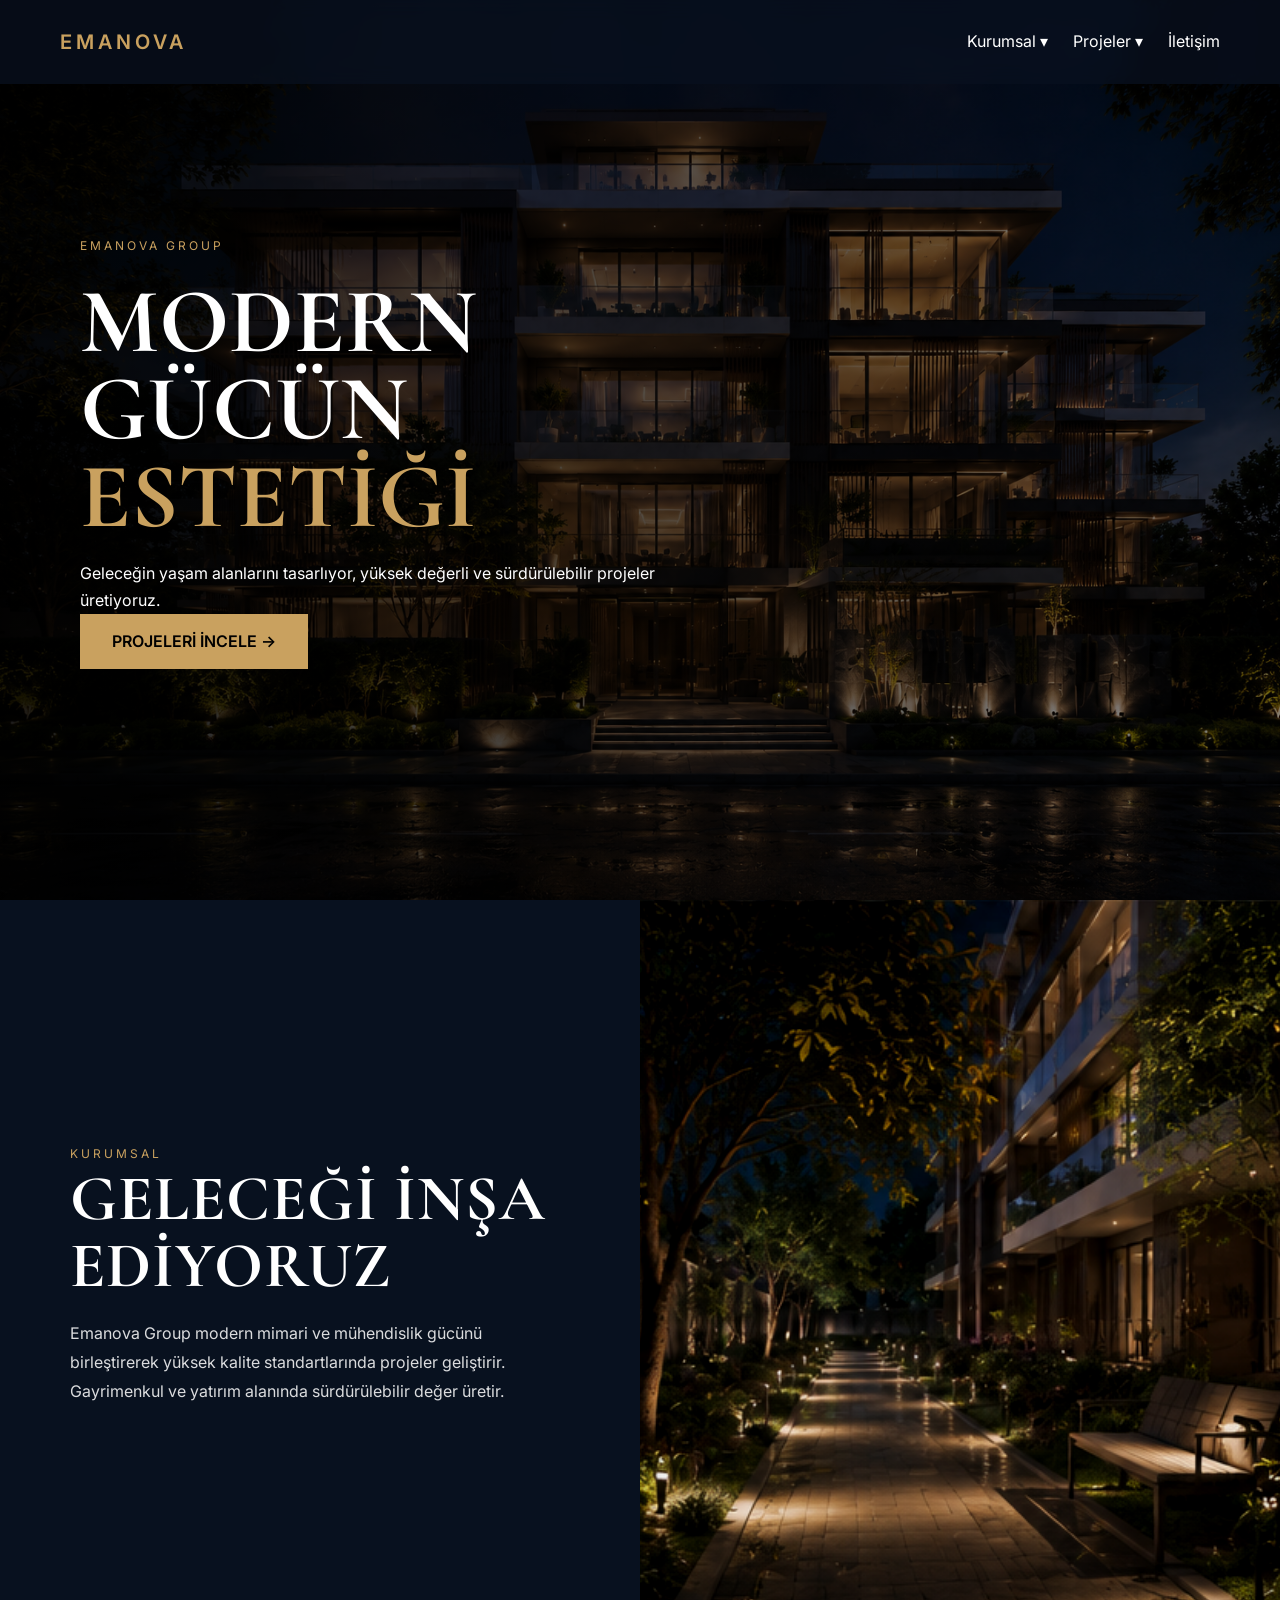
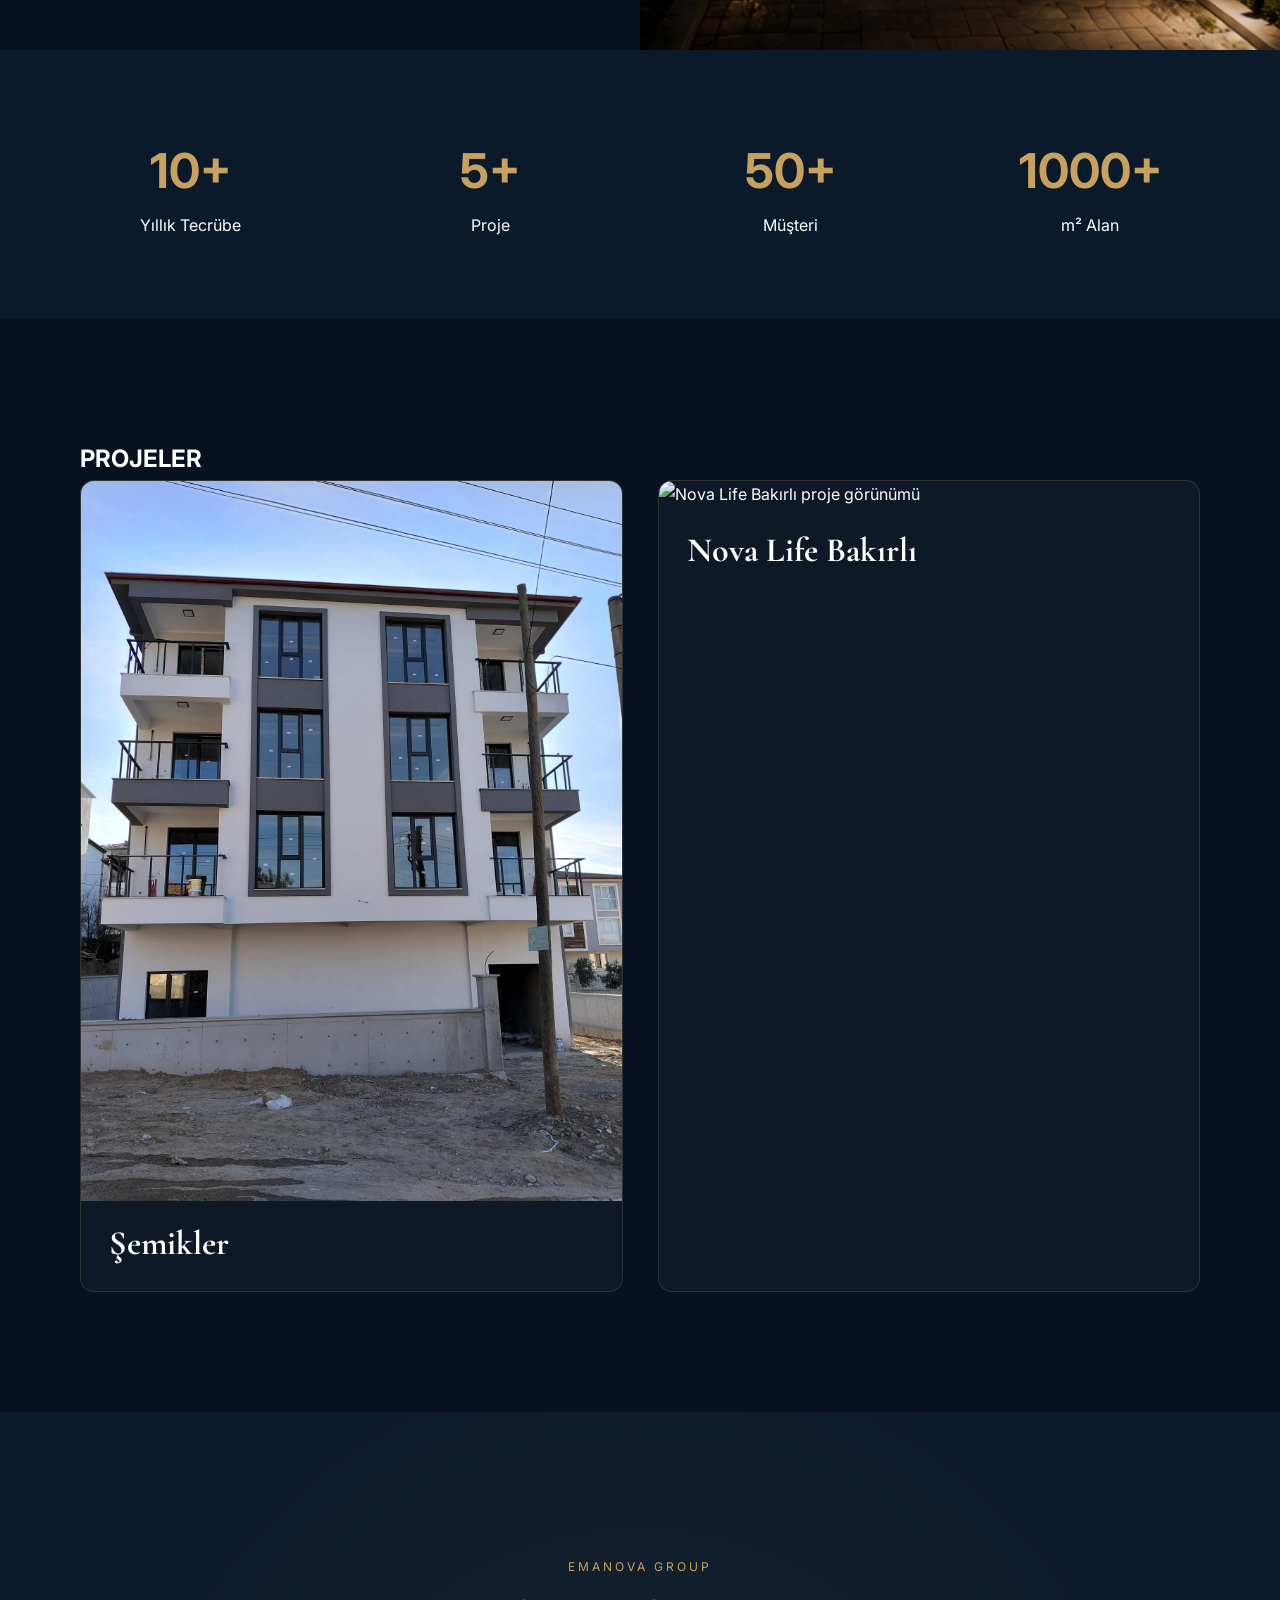
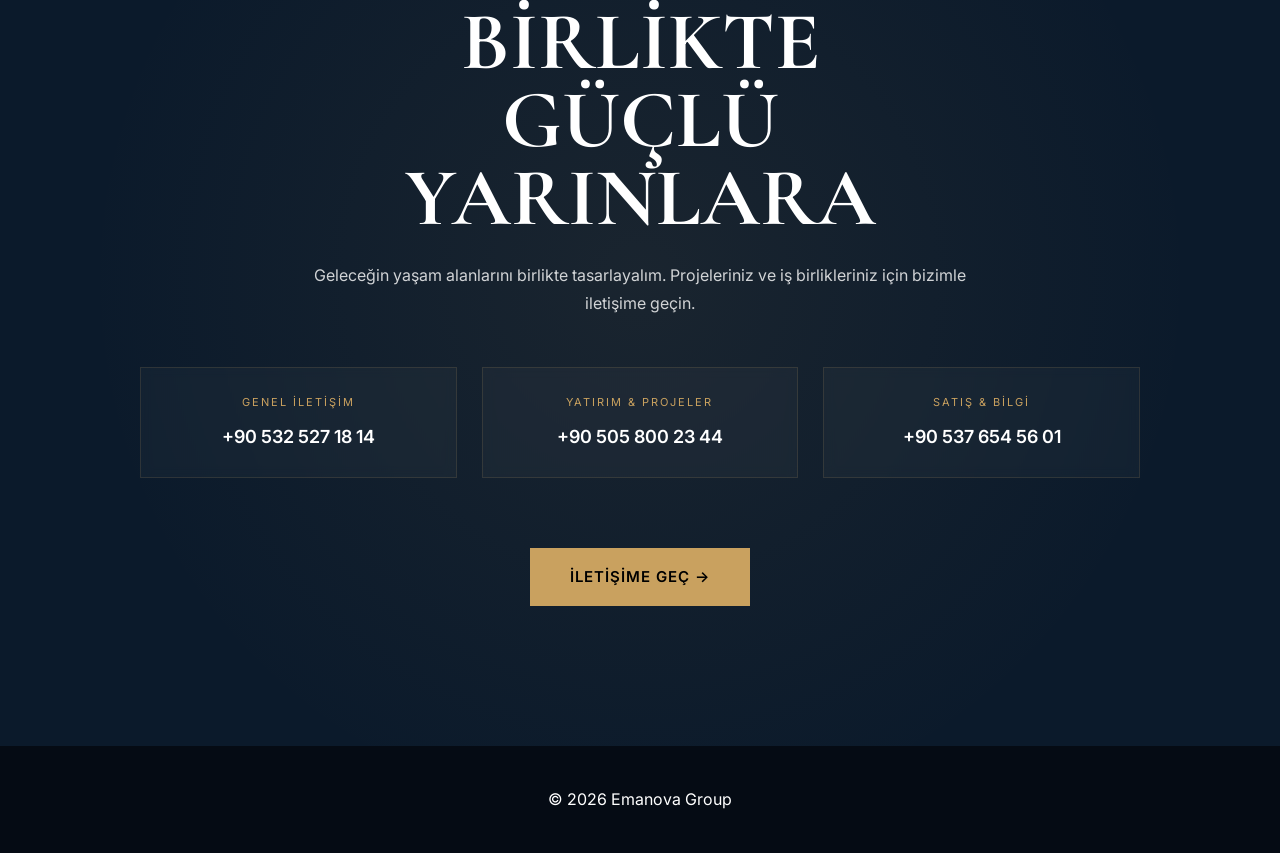
==== commit 48f149bd: "Add files via upload" ====
--- a/index.html
+++ b/index.html
@@ -120,8 +120,9 @@
       <h3>Şemikler</h3>
     </a>
 
-    <a class="card reveal" href="novalife-bakirli.html">
-      <h3>NovaLife Bakırlı</h3>
+    <a class="card card-with-image reveal" href="novalife-bakirli.html">
+      <span class="card-image card-image-novalife"><img src="images/novalife-bakirli/novalife-cover.png" alt="Nova Life Bakırlı proje görünümü"></span>
+      <h3>Nova Life Bakırlı</h3>
     </a>
 
   </div>
--- a/style.css
+++ b/style.css
@@ -302,6 +302,20 @@
 line-height:1.1;
 }
 
+.card-with-image{
+padding:0;
+}
+
+.card-with-image img{
+display:block;
+height:auto;
+}
+
+.card-with-image h3{
+margin:0;
+padding:24px 28px 28px;
+}
+
 .project-page .grid{
 margin-top:30px;
 }
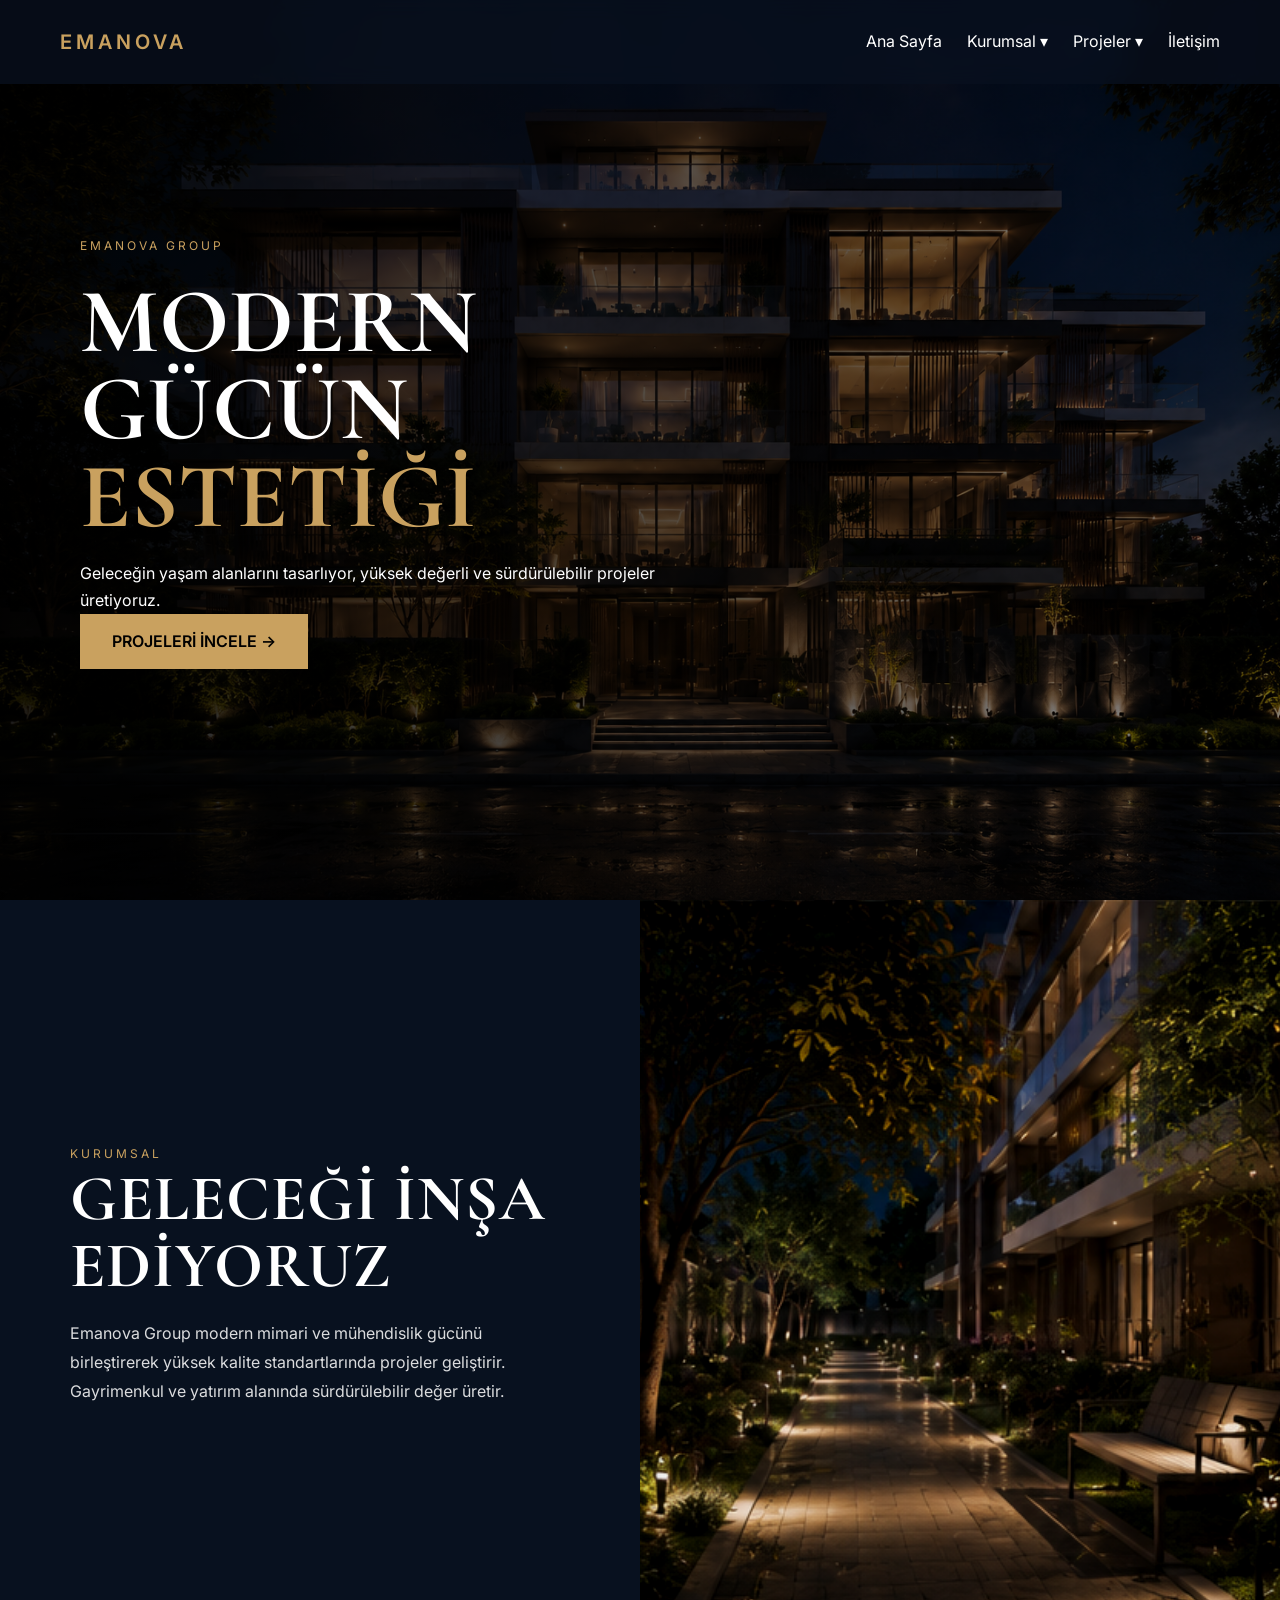
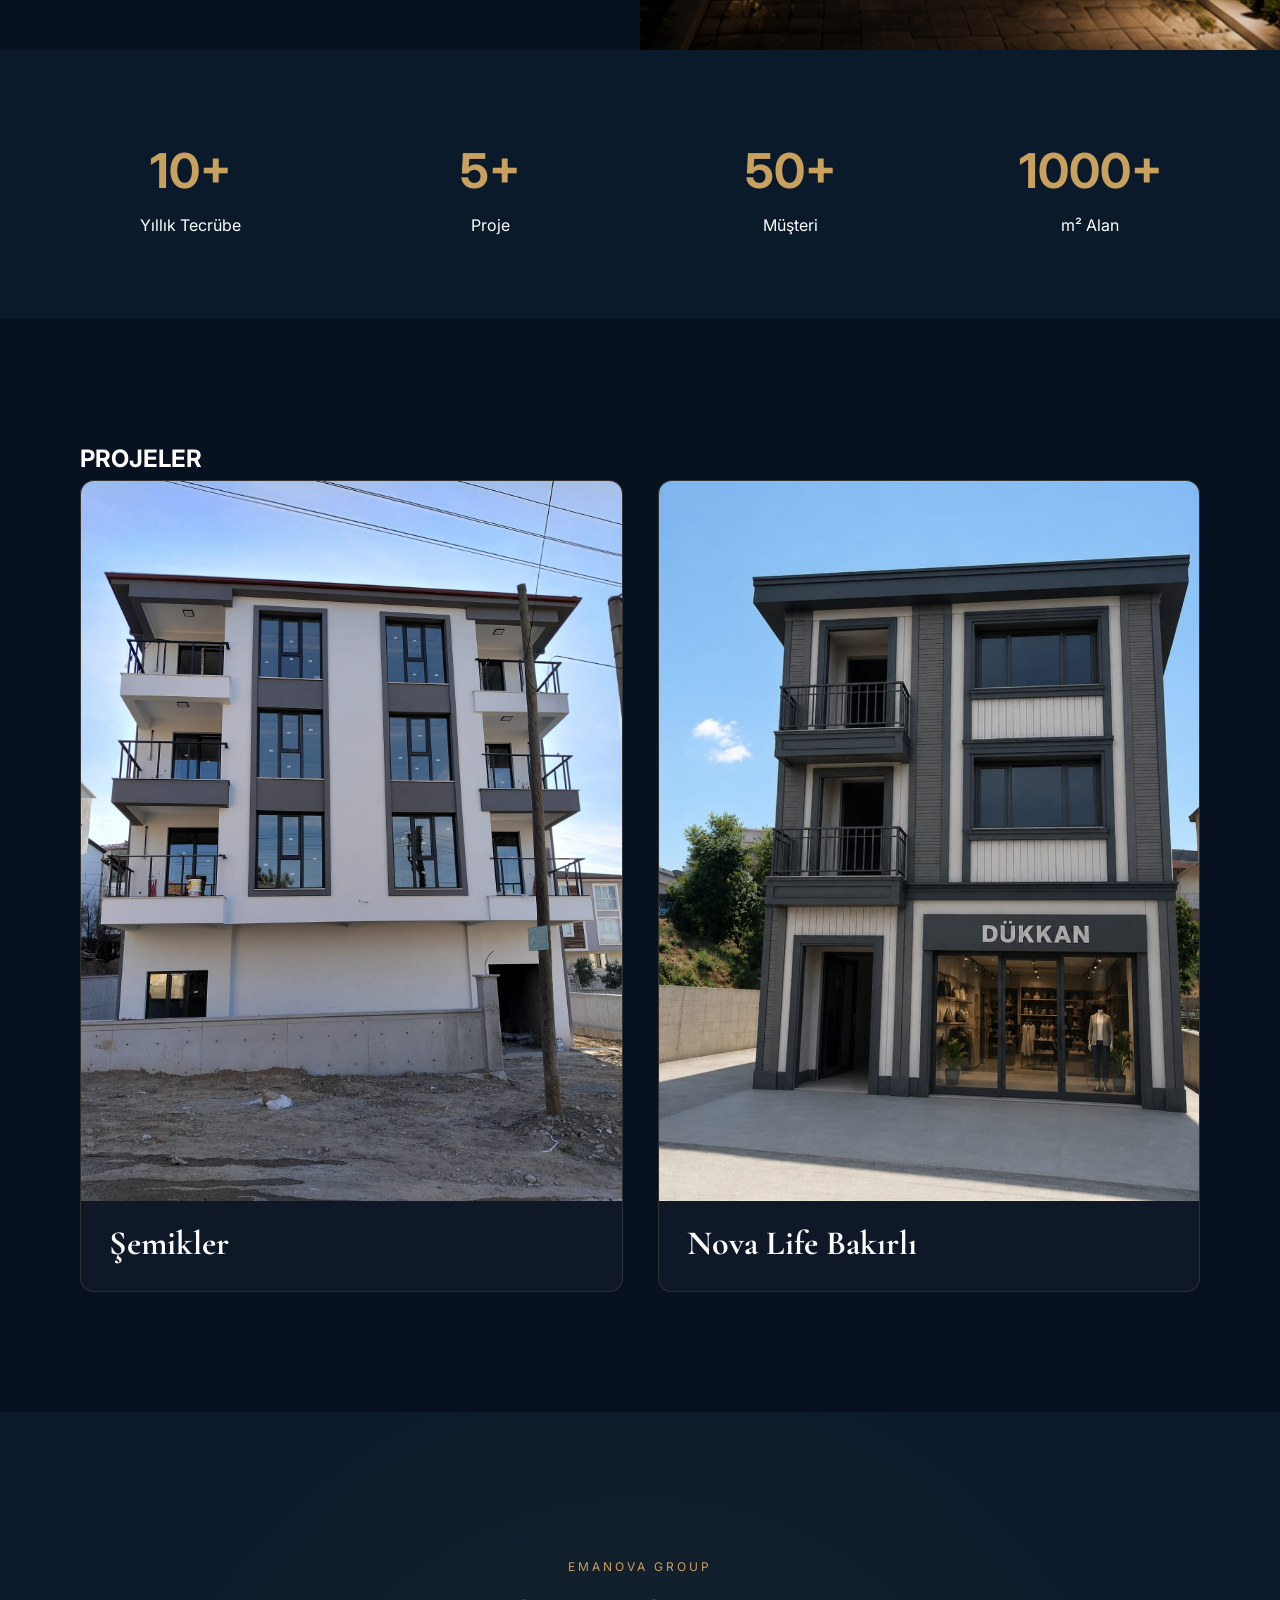
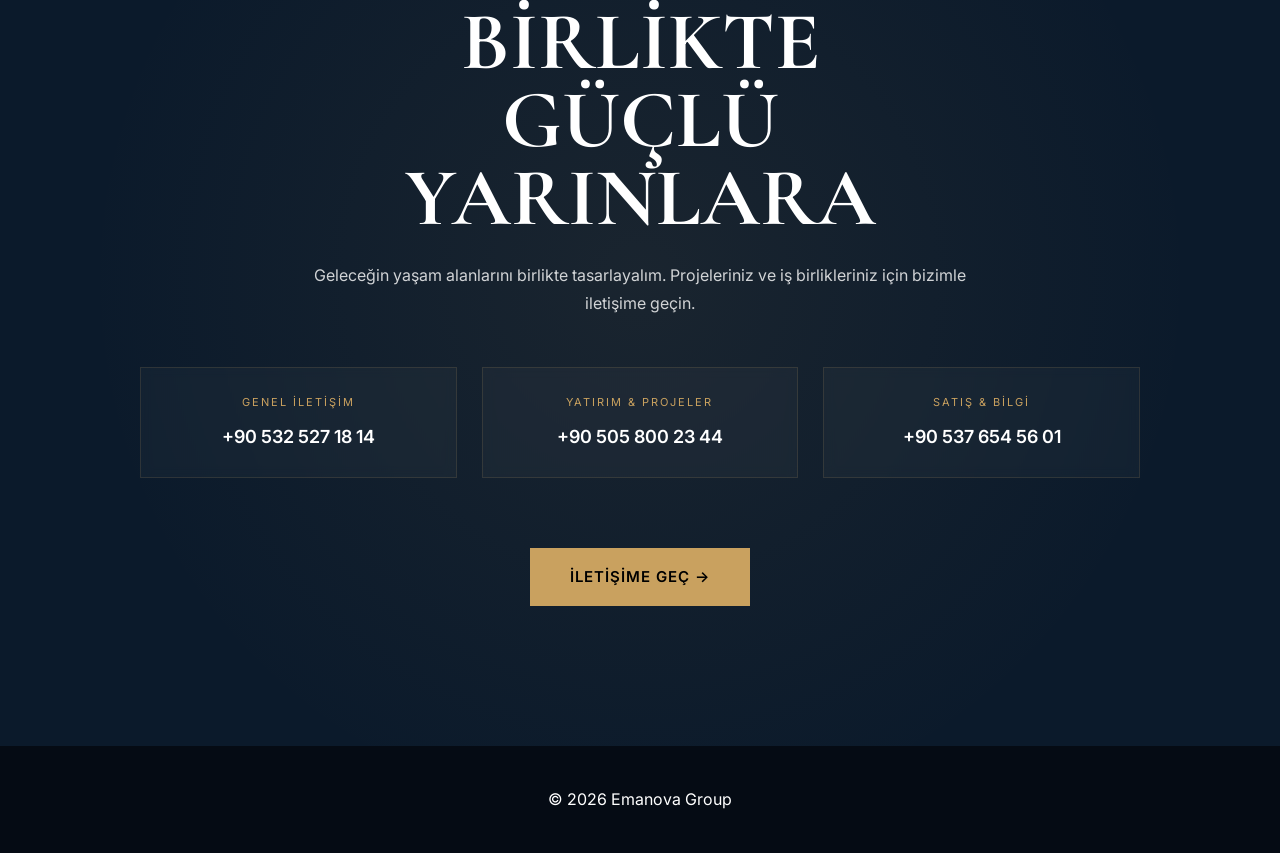
==== commit 41b98506: "Add files via upload" ====
--- a/index.html
+++ b/index.html
@@ -21,7 +21,8 @@
   <div class="logo">EMANOVA</div>
 
   <nav class="menu">
-   
+    <a href="index.html">Ana Sayfa</a>
+
     <!-- DROPDOWN -->
     <div class="dropdown">
       <a href="hakkimizda.html" class="dropbtn">Kurumsal ▾</a>
--- a/style.css
+++ b/style.css
@@ -309,6 +309,24 @@
 .card-with-image img{
 display:block;
 height:auto;
+aspect-ratio:3/4;
+object-fit:cover;
+}
+
+.card-image{
+display:block;
+aspect-ratio:3/4;
+overflow:hidden;
+}
+
+.card-image img{
+width:100%;
+height:100%;
+object-fit:cover;
+}
+
+.card-image-novalife img{
+object-position:center center;
 }
 
 .card-with-image h3{
@@ -318,6 +336,27 @@
 
 .project-page .grid{
 margin-top:30px;
+}
+
+.project-cover{
+width:100%;
+aspect-ratio:3/4;
+margin:30px 0 40px;
+overflow:hidden;
+border-radius:8px;
+border:1px solid rgba(201,161,95,0.2);
+background:#050b14;
+}
+
+.project-cover img{
+display:block;
+width:100%;
+height:100%;
+object-fit:cover;
+}
+
+.project-cover-novalife img{
+object-position:center center;
 }
 
 .project-media{
